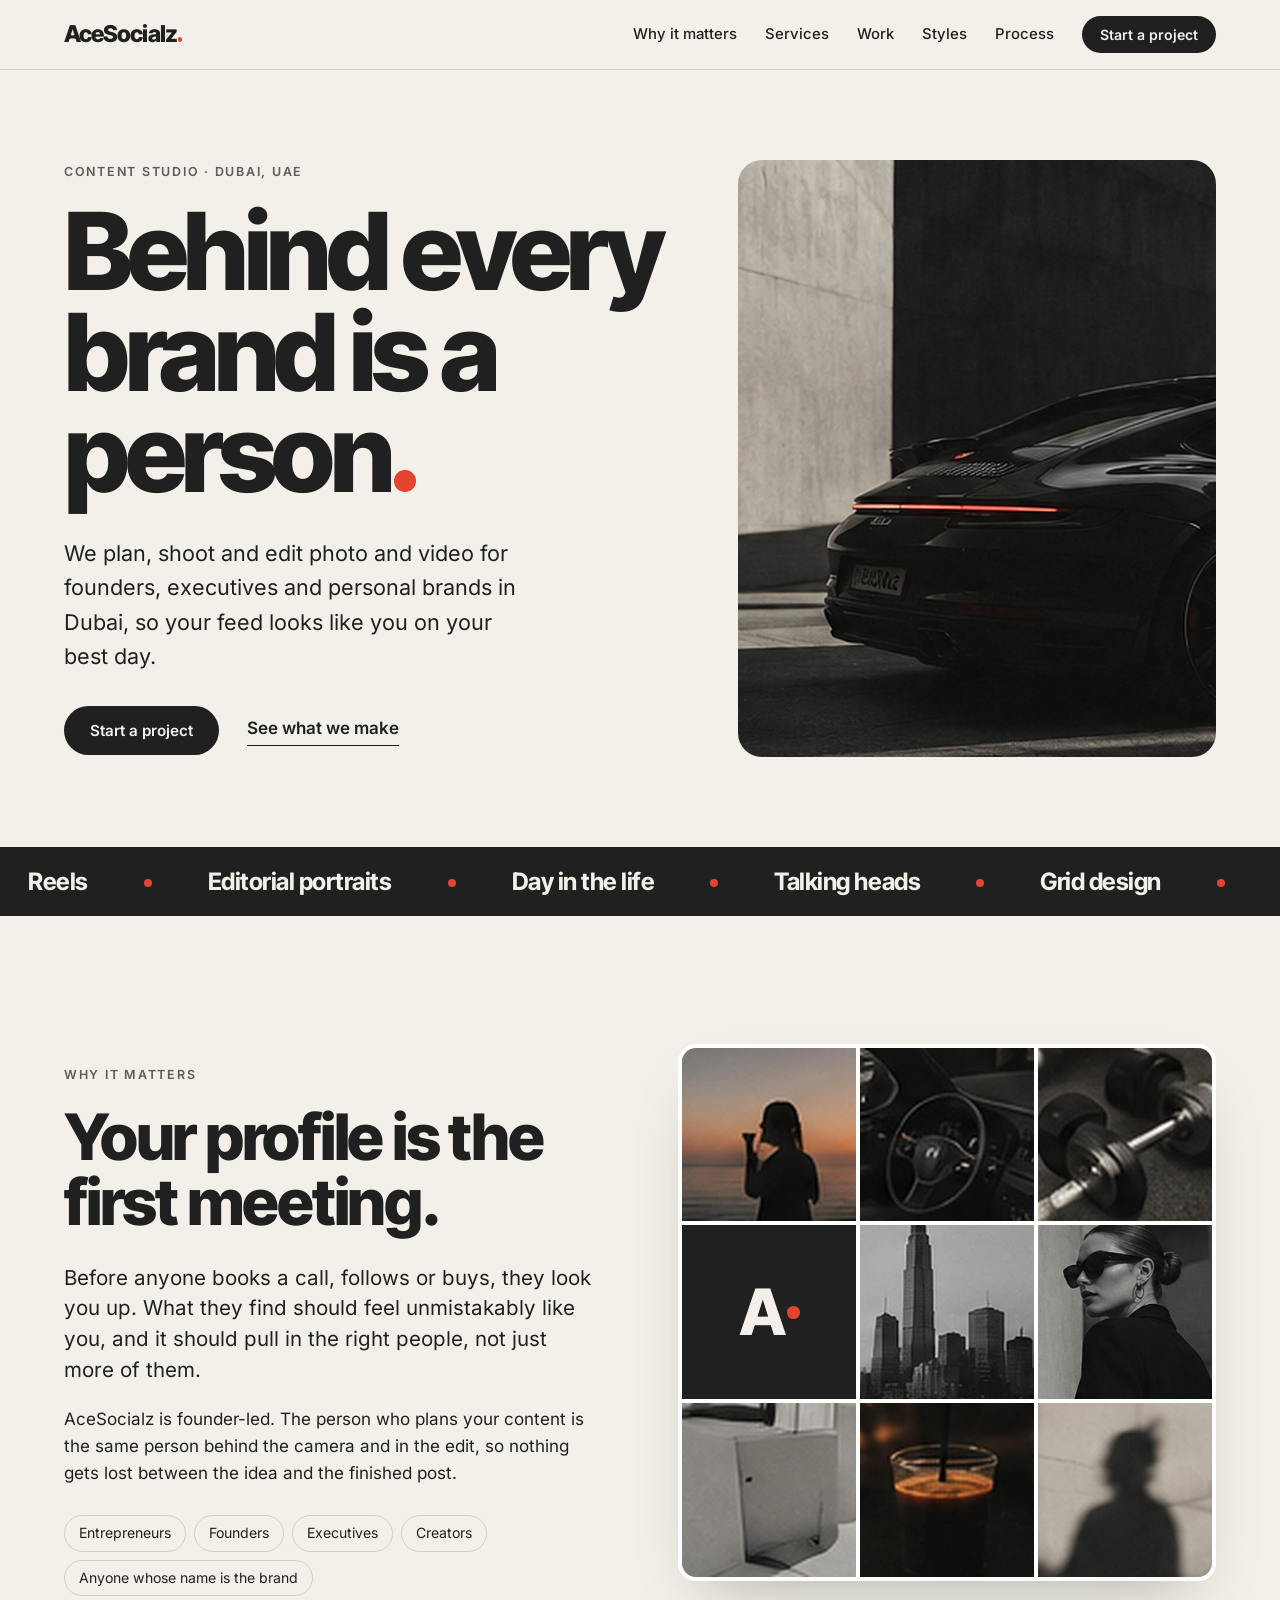
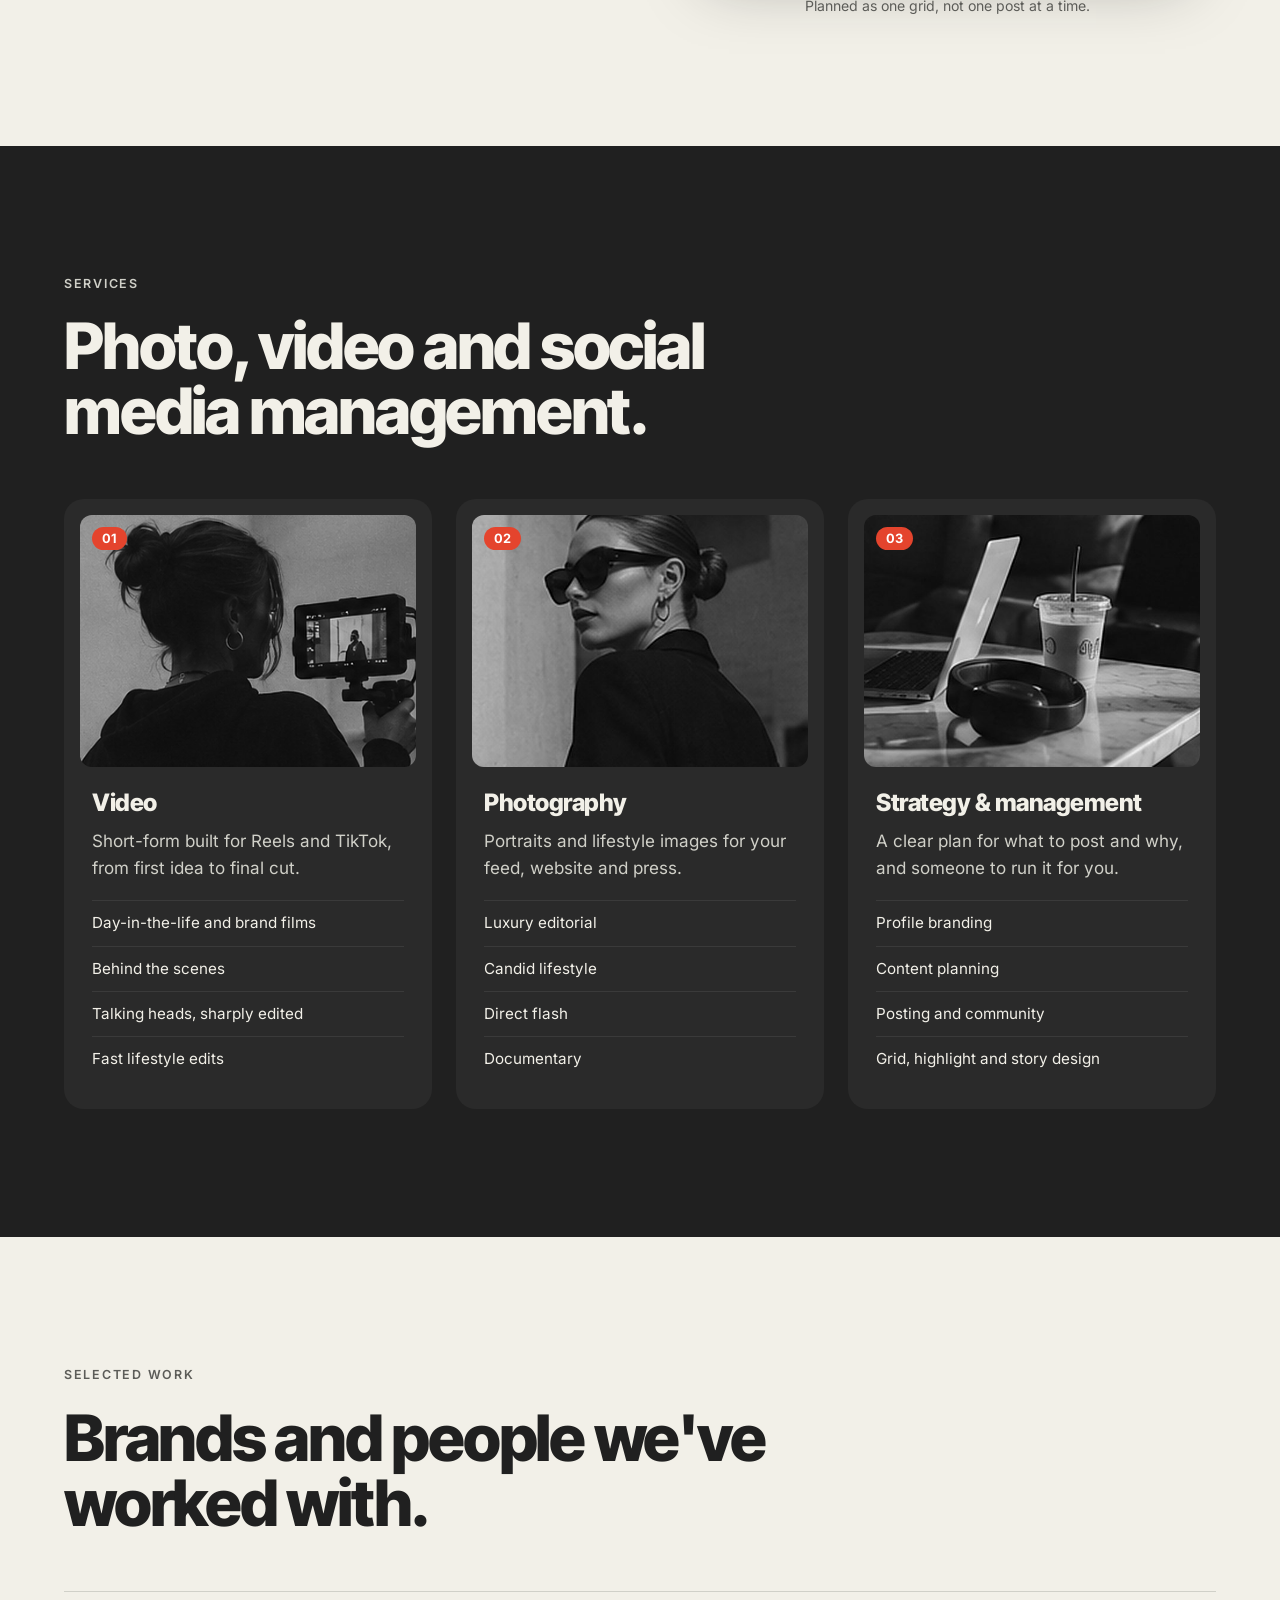
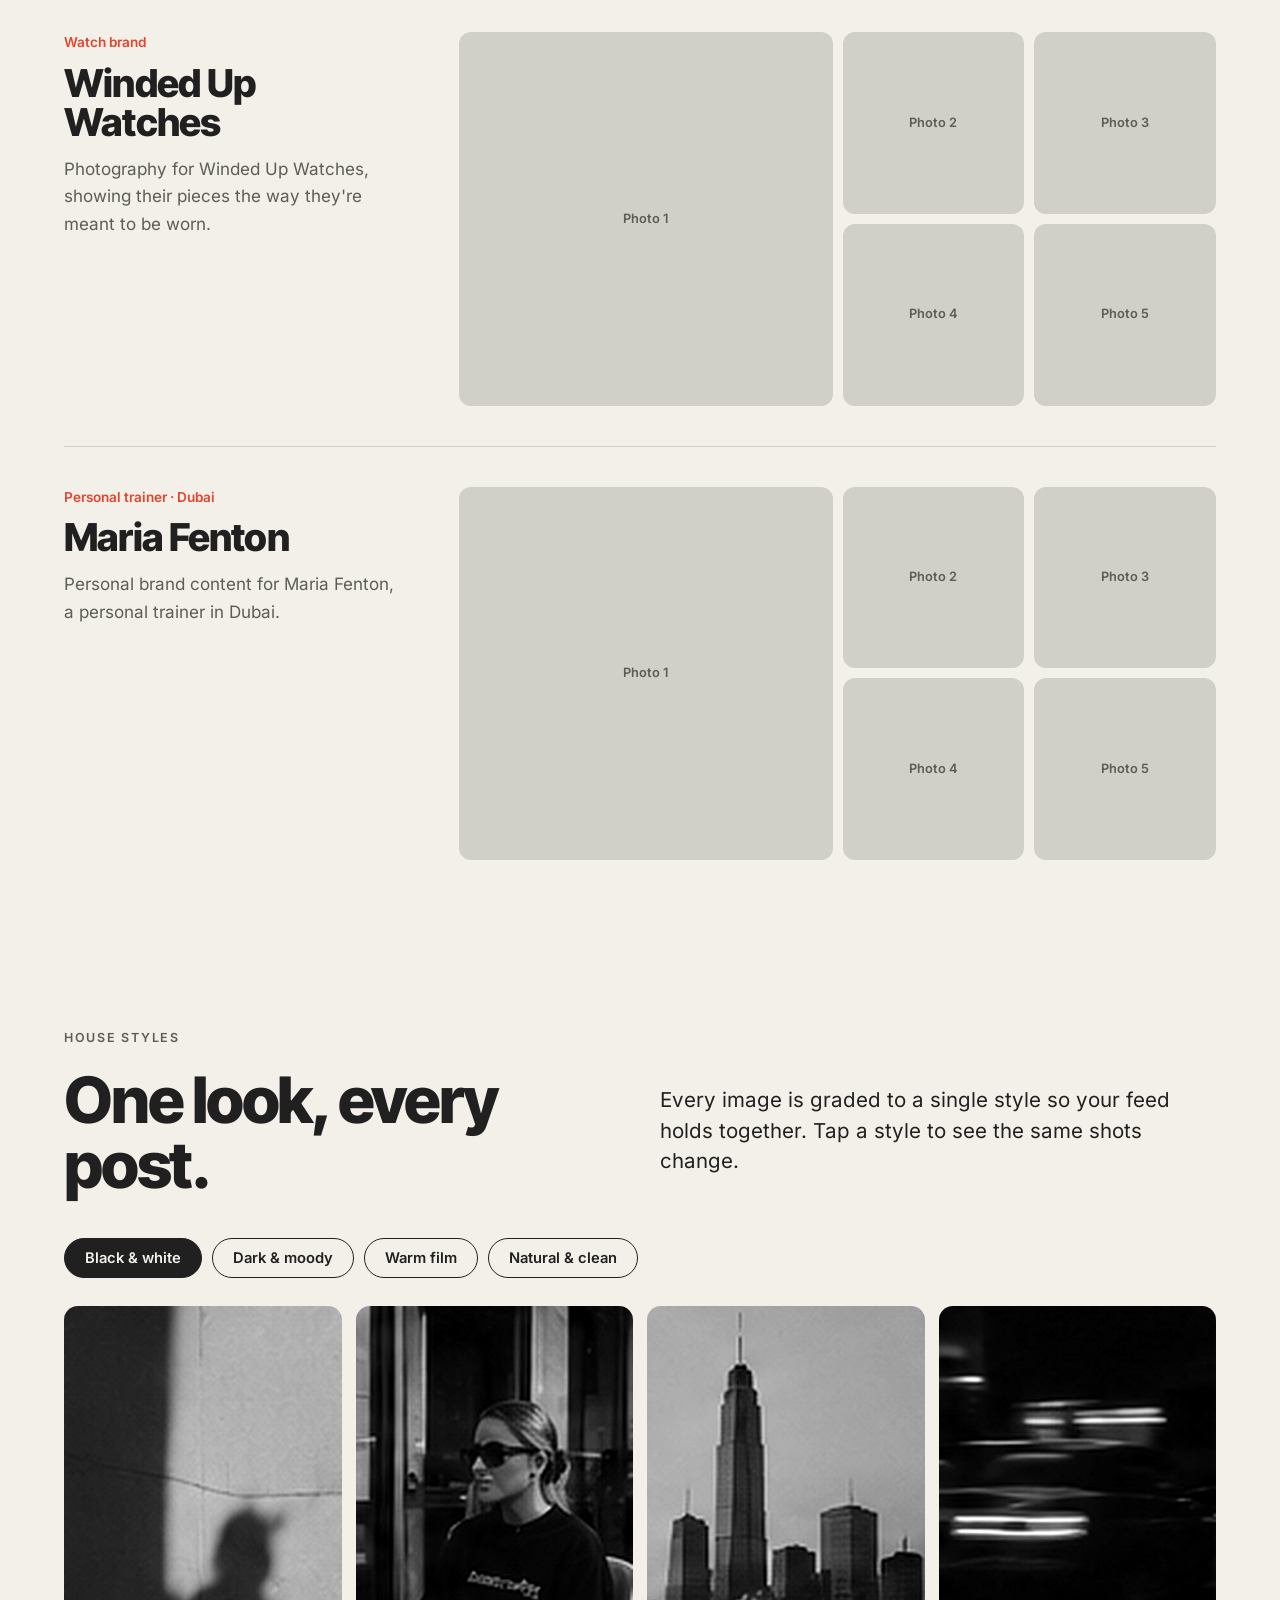
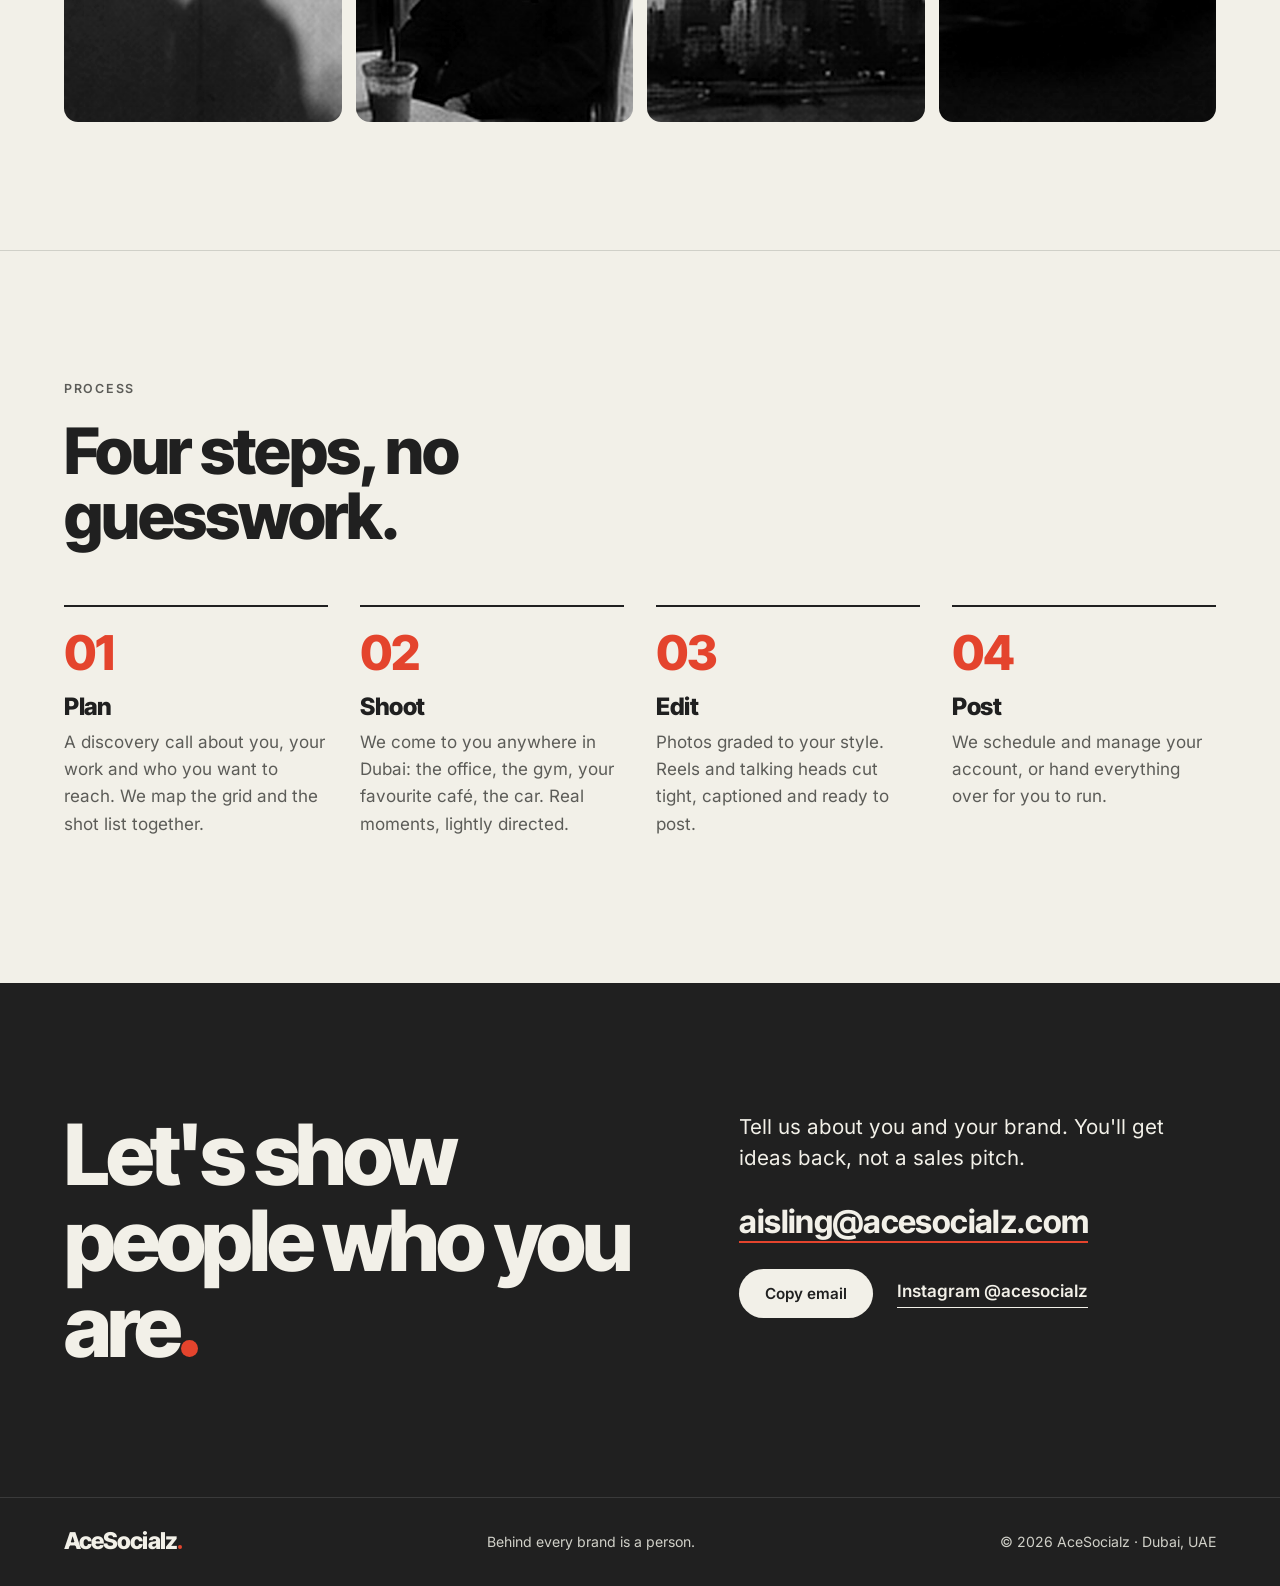
==== index.html @ e9a53480 "Add Selected work section for Winded Up Watches and Maria Fenton Five photo slots per client; photos" ====
<!DOCTYPE html>
<html lang="en-AE">
<head>
  <meta charset="utf-8">
  <meta name="viewport" content="width=device-width, initial-scale=1">
  <title>AceSocialz | Personal Brand Content &amp; Social Media Studio in Dubai</title>
  <meta name="description" content="AceSocialz is a Dubai content studio for founders, executives and personal brands. Instagram strategy, Reels, photography and account management across the UAE.">
  <link rel="canonical" href="https://acesocialz.com/">
  <meta name="robots" content="index, follow, max-image-preview:large">
  <meta name="theme-color" content="#202020">
  <meta name="geo.region" content="AE-DU">
  <meta name="geo.placename" content="Dubai">
  <meta property="og:type" content="website">
  <meta property="og:site_name" content="AceSocialz">
  <meta property="og:locale" content="en_AE">
  <meta property="og:url" content="https://acesocialz.com/">
  <meta property="og:title" content="AceSocialz | Personal Brand Content Studio in Dubai">
  <meta property="og:description" content="Behind every brand is a person. Photo, video and Instagram strategy for founders and personal brands in Dubai and the UAE.">
  <meta property="og:image" content="https://acesocialz.com/assets/img/hero-car.jpg">
  <meta name="twitter:card" content="summary_large_image">
  <link rel="icon" href="assets/favicon.svg" type="image/svg+xml">
  <script type="application/ld+json">
  {
    "@context": "https://schema.org",
    "@graph": [
      {
        "@type": "ProfessionalService",
        "@id": "https://acesocialz.com/#business",
        "name": "AceSocialz",
        "url": "https://acesocialz.com/",
        "logo": "https://acesocialz.com/assets/favicon.svg",
        "image": "https://acesocialz.com/assets/img/hero-car.jpg",
        "slogan": "Behind every brand is a person.",
        "description": "Content studio for founders, executives and personal brands: Instagram strategy, short-form video, photography and social media management.",
        "email": "aisling@acesocialz.com",
        "founder": { "@type": "Person", "name": "Aisling Harty" },
        "address": { "@type": "PostalAddress", "addressLocality": "Dubai", "addressCountry": "AE" },
        "areaServed": [
          { "@type": "City", "name": "Dubai" },
          { "@type": "Country", "name": "United Arab Emirates" }
        ],
        "sameAs": ["https://www.instagram.com/acesocialz/"],
        "hasOfferCatalog": {
          "@type": "OfferCatalog",
          "name": "Services",
          "itemListElement": [
            { "@type": "Offer", "itemOffered": { "@type": "Service", "name": "Short-form video and Reels production", "areaServed": "Dubai" } },
            { "@type": "Offer", "itemOffered": { "@type": "Service", "name": "Personal brand and lifestyle photography", "areaServed": "Dubai" } },
            { "@type": "Offer", "itemOffered": { "@type": "Service", "name": "Social media strategy and Instagram management", "areaServed": "Dubai" } }
          ]
        }
      },
      {
        "@type": "WebSite",
        "@id": "https://acesocialz.com/#website",
        "url": "https://acesocialz.com/",
        "name": "AceSocialz",
        "inLanguage": "en-AE",
        "publisher": { "@id": "https://acesocialz.com/#business" }
      }
    ]
  }
  </script>
  <link rel="preload" href="assets/fonts/inter-tight-latin-wght-normal.woff2" as="font" type="font/woff2" crossorigin>
  <link rel="stylesheet" href="styles.css">
</head>
<body>
  <a class="skip" href="#main">Skip to content</a>

  <header class="top">
    <a class="mark" href="#home" aria-label="AceSocialz, back to top">AceSocialz<i class="dot" aria-hidden="true"></i></a>
    <button class="nav-btn" type="button" aria-expanded="false" aria-controls="nav">Menu</button>
    <nav id="nav" aria-label="Main">
      <a href="#why">Why it matters</a>
      <a href="#work">Services</a>
      <a href="#clients">Work</a>
      <a href="#styles">Styles</a>
      <a href="#steps">Process</a>
      <a class="btn btn--sm" href="#contact">Start a project</a>
    </nav>
  </header>

  <main id="main">
    <section class="hero" id="home">
      <div class="hero__copy">
        <p class="eyebrow">Content studio · Dubai, UAE</p>
        <h1>Behind every brand is a <span class="nw">person<i class="dot" aria-hidden="true"></i></span></h1>
        <p class="hero__lede">We plan, shoot and edit photo and video for founders, executives and personal brands in Dubai, so your feed looks like you on your best day.</p>
        <div class="hero__cta">
          <a class="btn" href="#contact">Start a project</a>
          <a class="link" href="#work">See what we make</a>
        </div>
      </div>
      <figure class="hero__img">
        <img src="assets/img/hero-car.jpg" alt="The rear of a black sports car beside a concrete wall, one tail light glowing red" width="835" height="1271" fetchpriority="high">
      </figure>
    </section>

    <div class="ticker" aria-hidden="true">
      <div class="ticker__track">
        <span>Reels</span><span>Editorial portraits</span><span>Day in the life</span><span>Talking heads</span><span>Grid design</span><span>Account management</span>
        <span>Reels</span><span>Editorial portraits</span><span>Day in the life</span><span>Talking heads</span><span>Grid design</span><span>Account management</span>
      </div>
    </div>

    <section class="why" id="why">
      <div class="why__text">
        <p class="eyebrow">Why it matters</p>
        <h2>Your profile is the first meeting.</h2>
        <p class="big">Before anyone books a call, follows or buys, they look you up. What they find should feel unmistakably like you, and it should pull in the right people, not just more of them.</p>
        <p>AceSocialz is founder-led. The person who plans your content is the same person behind the camera and in the edit, so nothing gets lost between the idea and the finished post.</p>
        <ul class="for">
          <li>Entrepreneurs</li><li>Founders</li><li>Executives</li><li>Creators</li><li>Anyone whose name is the brand</li>
        </ul>
      </div>
      <figure class="why__grid">
        <div class="grid" role="img" aria-label="A planned nine-tile Instagram grid mixing a sunset, a car interior, gym weights, the AceSocialz logo, a skyline, a portrait, a white wall, an iced coffee and a shadow on concrete">
          <img src="assets/img/feed-sunset.jpg" alt="">
          <img src="assets/img/feed-drive.jpg" alt="">
          <img src="assets/img/feed-gym.jpg" alt="">
          <span class="grid__logo">A<i class="dot"></i></span>
          <img src="assets/img/style-skyline.jpg" alt="">
          <img src="assets/img/portrait.jpg" alt="">
          <img src="assets/img/feed-wall.jpg" alt="">
          <img src="assets/img/feed-coffee.jpg" alt="">
          <img src="assets/img/feed-shadow.jpg" alt="">
        </div>
        <figcaption>Planned as one grid, not one post at a time.</figcaption>
      </figure>
    </section>

    <section class="work" id="work">
      <div class="work__head">
        <p class="eyebrow">Services</p>
        <h2>Photo, video and social media management.</h2>
      </div>
      <div class="cards">
        <article class="card">
          <img src="assets/img/on-set.jpg" alt="A videographer framing a shot on a handheld gimbal">
          <span class="card__num">01</span>
          <h3>Video</h3>
          <p>Short-form built for Reels and TikTok, from first idea to final cut.</p>
          <ul><li>Day-in-the-life and brand films</li><li>Behind the scenes</li><li>Talking heads, sharply edited</li><li>Fast lifestyle edits</li></ul>
        </article>
        <article class="card">
          <img src="assets/img/portrait.jpg" alt="Black and white portrait of a woman in sunglasses">
          <span class="card__num">02</span>
          <h3>Photography</h3>
          <p>Portraits and lifestyle images for your feed, website and press.</p>
          <ul><li>Luxury editorial</li><li>Candid lifestyle</li><li>Direct flash</li><li>Documentary</li></ul>
        </article>
        <article class="card">
          <img src="assets/img/desk.jpg" alt="A laptop, headphones and an iced coffee on a marble table">
          <span class="card__num">03</span>
          <h3>Strategy &amp; management</h3>
          <p>A clear plan for what to post and why, and someone to run it for you.</p>
          <ul><li>Profile branding</li><li>Content planning</li><li>Posting and community</li><li>Grid, highlight and story design</li></ul>
        </article>
      </div>
    </section>

    <section class="clients" id="clients">
      <div class="clients__head">
        <p class="eyebrow">Selected work</p>
        <h2>Brands and people we've worked with.</h2>
      </div>

      <article class="case">
        <div class="case__info">
          <p class="case__tag">Watch brand</p>
          <h3>Winded Up Watches</h3>
          <p>Photography for Winded Up Watches, showing their pieces the way they're meant to be worn.</p>
        </div>
        <div class="case__gallery">
          <div class="ph ph--lead" data-src="assets/work/winded-up-watches/01.jpg" data-alt="Winded Up Watches, photo 1"><span>Photo 1</span></div>
          <div class="ph" data-src="assets/work/winded-up-watches/02.jpg" data-alt="Winded Up Watches, photo 2"><span>Photo 2</span></div>
          <div class="ph" data-src="assets/work/winded-up-watches/03.jpg" data-alt="Winded Up Watches, photo 3"><span>Photo 3</span></div>
          <div class="ph" data-src="assets/work/winded-up-watches/04.jpg" data-alt="Winded Up Watches, photo 4"><span>Photo 4</span></div>
          <div class="ph" data-src="assets/work/winded-up-watches/05.jpg" data-alt="Winded Up Watches, photo 5"><span>Photo 5</span></div>
        </div>
      </article>

      <article class="case">
        <div class="case__info">
          <p class="case__tag">Personal trainer · Dubai</p>
          <h3>Maria Fenton</h3>
          <p>Personal brand content for Maria Fenton, a personal trainer in Dubai.</p>
        </div>
        <div class="case__gallery">
          <div class="ph ph--lead" data-src="assets/work/maria-fenton/01.jpg" data-alt="Maria Fenton, photo 1"><span>Photo 1</span></div>
          <div class="ph" data-src="assets/work/maria-fenton/02.jpg" data-alt="Maria Fenton, photo 2"><span>Photo 2</span></div>
          <div class="ph" data-src="assets/work/maria-fenton/03.jpg" data-alt="Maria Fenton, photo 3"><span>Photo 3</span></div>
          <div class="ph" data-src="assets/work/maria-fenton/04.jpg" data-alt="Maria Fenton, photo 4"><span>Photo 4</span></div>
          <div class="ph" data-src="assets/work/maria-fenton/05.jpg" data-alt="Maria Fenton, photo 5"><span>Photo 5</span></div>
        </div>
      </article>
    </section>

    <section class="styles" id="styles">
      <div class="styles__head">
        <div>
          <p class="eyebrow">House styles</p>
          <h2>One look, every post.</h2>
        </div>
        <p class="big">Every image is graded to a single style so your feed holds together. Tap a style to see the same shots change.</p>
      </div>
      <div class="tabs" role="radiogroup" aria-label="Editing style">
        <button type="button" role="radio" aria-checked="true" data-style="mono">Black &amp; white</button>
        <button type="button" role="radio" aria-checked="false" data-style="moody">Dark &amp; moody</button>
        <button type="button" role="radio" aria-checked="false" data-style="film">Warm film</button>
        <button type="button" role="radio" aria-checked="false" data-style="clean">Natural &amp; clean</button>
      </div>
      <div class="gallery" data-style="mono">
        <img src="assets/img/style-shadow.jpg" alt="A person's shadow on a sunlit wall">
        <img src="assets/img/style-cafe.jpg" alt="A woman in sunglasses at a café table">
        <img src="assets/img/style-skyline.jpg" alt="A city skyline under a soft sky">
        <img src="assets/img/style-night.jpg" alt="Car tail lights streaking past at night">
      </div>
    </section>

    <section class="steps" id="steps">
      <p class="eyebrow">Process</p>
      <h2>Four steps, no guesswork.</h2>
      <ol>
        <li><h3>Plan</h3><p>A discovery call about you, your work and who you want to reach. We map the grid and the shot list together.</p></li>
        <li><h3>Shoot</h3><p>We come to you anywhere in Dubai: the office, the gym, your favourite café, the car. Real moments, lightly directed.</p></li>
        <li><h3>Edit</h3><p>Photos graded to your style. Reels and talking heads cut tight, captioned and ready to post.</p></li>
        <li><h3>Post</h3><p>We schedule and manage your account, or hand everything over for you to run.</p></li>
      </ol>
    </section>

    <section class="contact" id="contact">
      <h2>Let's show people who you <span class="nw">are<i class="dot" aria-hidden="true"></i></span></h2>
      <div class="contact__side">
        <p class="big">Tell us about you and your brand. You'll get ideas back, not a sales pitch.</p>
        <p class="contact__mail"><a href="mailto:aisling@acesocialz.com">aisling@acesocialz.com</a></p>
        <div class="contact__actions">
          <button class="btn btn--light" type="button" data-copy="aisling@acesocialz.com">Copy email</button>
          <a class="link link--light" href="https://www.instagram.com/acesocialz/" rel="noopener">Instagram @acesocialz</a>
        </div>
        <p class="status" role="status" aria-live="polite"></p>
      </div>
    </section>
  </main>

  <footer class="foot">
    <a class="mark" href="#home" aria-label="Back to top">AceSocialz<i class="dot" aria-hidden="true"></i></a>
    <p>Behind every brand is a person.</p>
    <p>© <span data-year>2026</span> AceSocialz · Dubai, UAE</p>
  </footer>

  <script src="script.js" defer></script>
</body>
</html>
---- styles.css ----
/* AceSocialz brand tokens */
:root {
  --charcoal: #202020;
  --offwhite: #F2F0E8;
  --stone: #D0D0C8;
  --scarlet: #E4442D;
  --muted: #5c5c58;
  --pad: clamp(20px, 5vw, 72px);
  --max: 1320px;
  --head: "Inter Tight", "Helvetica Neue", Helvetica, Arial, sans-serif;
  --body: "Inter", "Helvetica Neue", Helvetica, Arial, sans-serif;
}

@font-face { font-family: "Inter Tight"; src: url("assets/fonts/inter-tight-latin-wght-normal.woff2") format("woff2"); font-weight: 100 900; font-display: swap; }
@font-face { font-family: "Inter"; src: url("assets/fonts/inter-latin-wght-normal.woff2") format("woff2"); font-weight: 100 900; font-display: swap; }

*, *::before, *::after { box-sizing: border-box; }
html { scroll-behavior: smooth; scroll-padding-top: 80px; }
body { margin: 0; background: var(--offwhite); color: var(--charcoal); font: 400 17px/1.6 var(--body); -webkit-font-smoothing: antialiased; }
img { display: block; max-width: 100%; height: auto; }
a { color: inherit; }
h1, h2, h3 { font-family: var(--head); font-weight: 800; letter-spacing: -0.035em; line-height: 1.02; margin: 0; }
h2 { font-size: clamp(2.2rem, 5vw, 4rem); max-width: 16ch; }
h3 { font-size: 1.5rem; letter-spacing: -0.02em; }
p { margin: 0 0 1em; }
:focus-visible { outline: 2px solid var(--scarlet); outline-offset: 3px; }

.dot { display: inline-block; width: 0.2em; height: 0.2em; margin-left: 0.04em; border-radius: 50%; background: var(--scarlet); vertical-align: baseline; }
.eyebrow { font-size: 0.78rem; font-weight: 600; letter-spacing: 0.14em; text-transform: uppercase; color: var(--muted); margin-bottom: 1.2rem; }
.big { font-size: clamp(1.1rem, 1.6vw, 1.3rem); line-height: 1.5; }

.skip { position: absolute; left: -999px; top: 8px; background: var(--charcoal); color: var(--offwhite); padding: 8px 14px; z-index: 100; }
.skip:focus { left: 8px; }

/* Buttons and links */
.btn { display: inline-flex; align-items: center; padding: 15px 26px; border-radius: 999px; background: var(--charcoal); color: var(--offwhite); border: 0; font: 600 0.95rem var(--body); text-decoration: none; cursor: pointer; transition: background .2s; }
.btn:hover { background: var(--scarlet); }
.btn--sm { padding: 10px 18px; font-size: 0.88rem; }
.btn--light { background: var(--offwhite); color: var(--charcoal); }
.btn--light:hover { background: var(--scarlet); color: var(--offwhite); }
.link { font-weight: 600; text-decoration: none; border-bottom: 1.5px solid currentColor; padding-bottom: 2px; }
.link:hover { color: var(--scarlet); }
.link--light { color: var(--offwhite); }

/* Header */
.top { position: sticky; top: 0; z-index: 50; display: flex; align-items: center; justify-content: space-between; gap: 24px; padding: 16px var(--pad); background: rgba(242, 240, 232, .92); backdrop-filter: blur(10px); border-bottom: 1px solid var(--stone); }
.mark { font: 800 1.45rem/1 var(--head); letter-spacing: -0.04em; text-decoration: none; }
#nav { display: flex; align-items: center; gap: 28px; font-size: 0.93rem; font-weight: 500; }
#nav a:not(.btn) { text-decoration: none; }
#nav a:not(.btn):hover { color: var(--scarlet); }
.nav-btn { display: none; background: none; border: 1.5px solid var(--charcoal); border-radius: 999px; padding: 8px 16px; font: 600 0.88rem var(--body); color: inherit; cursor: pointer; }

/* Hero */
.hero { max-width: var(--max); margin: 0 auto; padding: clamp(40px, 7vw, 96px) var(--pad); display: grid; grid-template-columns: 1.25fr 1fr; gap: clamp(32px, 6vw, 88px); align-items: center; }
.hero h1 { font-size: clamp(3rem, 8.4vw, 7.4rem); letter-spacing: -0.05em; line-height: 0.94; margin-bottom: 32px; }
.hero__lede { font-size: clamp(1.1rem, 1.7vw, 1.35rem); max-width: 34ch; }
.hero__cta { display: flex; flex-wrap: wrap; align-items: center; gap: 28px; margin-top: 32px; }
.hero__img { margin: 0; aspect-ratio: 4 / 5; overflow: hidden; border-radius: 24px; }
.hero__img img { width: 100%; height: 100%; object-fit: cover; }

/* Ticker */
.ticker { background: var(--charcoal); color: var(--offwhite); overflow: hidden; padding: 20px 0; }
.ticker__track { display: flex; width: max-content; animation: slide 36s linear infinite; }
.ticker span { font: 700 clamp(1.1rem, 2vw, 1.5rem) var(--head); letter-spacing: -0.02em; padding: 0 28px; white-space: nowrap; }
.ticker span::after { content: ""; display: inline-block; width: 8px; height: 8px; border-radius: 50%; background: var(--scarlet); margin-left: 56px; vertical-align: middle; }
@keyframes slide { to { transform: translateX(-50%); } }

/* Why */
.why { max-width: var(--max); margin: 0 auto; padding: clamp(72px, 10vw, 140px) var(--pad); display: grid; grid-template-columns: 1fr 1fr; gap: clamp(40px, 6vw, 96px); align-items: center; }
.why h2 { margin-bottom: 28px; }
.why .big { margin-bottom: 20px; }
.for { list-style: none; padding: 0; margin: 28px 0 0; display: flex; flex-wrap: wrap; gap: 8px; }
.for li { border: 1px solid var(--stone); border-radius: 999px; padding: 6px 14px; font-size: 0.88rem; }
.why__grid { margin: 0; }
.grid { display: grid; grid-template-columns: repeat(3, 1fr); gap: 4px; background: #fff; padding: 4px; border-radius: 18px; box-shadow: 0 30px 60px -30px rgba(32, 32, 32, .35); }
.grid img, .grid__logo { aspect-ratio: 1; width: 100%; object-fit: cover; }
.grid img:first-child { border-top-left-radius: 14px; }
.grid img:nth-child(3) { border-top-right-radius: 14px; }
.grid img:nth-child(7) { border-bottom-left-radius: 14px; }
.grid img:last-child { border-bottom-right-radius: 14px; }
.grid__logo { display: flex; align-items: center; justify-content: center; background: var(--charcoal); color: var(--offwhite); font: 800 clamp(2.4rem, 5vw, 4rem)/1 var(--head); letter-spacing: -0.04em; }
.why__grid figcaption { margin-top: 14px; font-size: 0.88rem; color: var(--muted); text-align: center; }

/* Services */
.work { background: var(--charcoal); color: var(--offwhite); padding: clamp(72px, 10vw, 140px) var(--pad); }
.work__head, .cards { max-width: var(--max); margin: 0 auto; }
.work .eyebrow { color: var(--stone); }
.work__head h2 { margin-bottom: 56px; }
.cards { display: grid; grid-template-columns: repeat(3, 1fr); gap: 24px; }
.card { position: relative; background: #2a2a2a; border-radius: 20px; padding: 16px 16px 28px; }
.card img { aspect-ratio: 4 / 3; width: 100%; object-fit: cover; border-radius: 12px; filter: grayscale(1); transition: filter .4s; margin-bottom: 24px; }
.card:hover img { filter: none; }
.card__num { position: absolute; top: 28px; left: 28px; background: var(--scarlet); color: #fff; font: 700 0.8rem var(--body); padding: 4px 10px; border-radius: 999px; }
.card h3, .card p, .card ul { padding: 0 12px; }
.card h3 { margin-bottom: 12px; }
.card p { color: var(--stone); }
.card ul { list-style: none; margin: 18px 0 0; }
.card li { padding: 10px 0; border-top: 1px solid #3a3a3a; font-size: 0.95rem; }

/* Styles */
.styles { max-width: var(--max); margin: 0 auto; padding: clamp(72px, 10vw, 140px) var(--pad); }
.styles__head { display: grid; grid-template-columns: 1fr 1fr; gap: 40px; align-items: end; margin-bottom: 40px; }
.tabs { display: flex; flex-wrap: wrap; gap: 10px; margin-bottom: 28px; }
.tabs button { background: none; border: 1.5px solid var(--charcoal); border-radius: 999px; padding: 10px 20px; font: 600 0.92rem var(--body); color: var(--charcoal); cursor: pointer; transition: all .2s; }
.tabs button[aria-checked="true"] { background: var(--charcoal); color: var(--offwhite); }
.tabs button:hover { border-color: var(--scarlet); }
.gallery { display: grid; grid-template-columns: repeat(4, 1fr); gap: 14px; }
.gallery img { aspect-ratio: 2 / 3; width: 100%; object-fit: cover; border-radius: 14px; transition: filter .5s; }
.gallery[data-style="mono"] img { filter: grayscale(1) contrast(1.12); }
.gallery[data-style="moody"] img { filter: brightness(.72) contrast(1.25) saturate(.7); }
.gallery[data-style="film"] img { filter: sepia(.42) saturate(1.3) contrast(.95) brightness(1.04); }
.gallery[data-style="clean"] img { filter: brightness(1.08) saturate(.9) contrast(.96); }

/* Process */
.steps { border-top: 1px solid var(--stone); max-width: var(--max); margin: 0 auto; padding: clamp(72px, 10vw, 140px) var(--pad); }
.steps h2 { margin-bottom: 56px; }
.steps ol { list-style: none; padding: 0; margin: 0; display: grid; grid-template-columns: repeat(4, 1fr); gap: 32px; counter-reset: s; }
.steps li { counter-increment: s; border-top: 2px solid var(--charcoal); padding-top: 22px; }
.steps li::before { content: "0" counter(s); display: block; font: 800 3rem/1 var(--head); color: var(--scarlet); letter-spacing: -0.04em; margin-bottom: 18px; }
.steps h3 { margin-bottom: 10px; }
.steps p { color: var(--muted); }

/* Contact */
.contact { background: var(--charcoal); color: var(--offwhite); padding: clamp(72px, 10vw, 140px) var(--pad); display: grid; grid-template-columns: 1.3fr 1fr; gap: 56px; align-items: end; }
.contact h2 { font-size: clamp(2.6rem, 6.6vw, 5.8rem); letter-spacing: -0.05em; max-width: 12ch; }
.contact__mail { font: 700 clamp(1.4rem, 2.6vw, 2rem) var(--head); letter-spacing: -0.02em; margin: 28px 0; }
.contact__mail a { text-decoration: none; border-bottom: 2px solid var(--scarlet); }
.contact__actions { display: flex; flex-wrap: wrap; align-items: center; gap: 24px; }
.status { min-height: 1.6em; margin-top: 14px; color: var(--stone); font-size: 0.9rem; }

/* Footer */
.foot { background: var(--charcoal); color: var(--stone); border-top: 1px solid #3a3a3a; padding: 32px var(--pad); display: flex; flex-wrap: wrap; justify-content: space-between; align-items: center; gap: 16px; font-size: 0.88rem; }
.foot p { margin: 0; }
.foot .mark { color: var(--offwhite); }

/* Responsive */
@media (max-width: 960px) {
  .hero, .why, .styles__head, .contact { grid-template-columns: 1fr; }
  .hero__img { aspect-ratio: 4 / 3; }
  .cards { grid-template-columns: 1fr; max-width: 560px; }
  .steps ol { grid-template-columns: 1fr 1fr; }
  .gallery { grid-template-columns: 1fr 1fr; }
}
@media (max-width: 760px) {
  .nav-btn { display: block; }
  #nav { display: none; position: absolute; top: 100%; left: 0; right: 0; flex-direction: column; align-items: flex-start; gap: 18px; padding: 24px var(--pad) 32px; background: var(--offwhite); border-bottom: 1px solid var(--stone); }
  #nav.open { display: flex; }
  .steps ol { grid-template-columns: 1fr; }
}
@media (prefers-reduced-motion: reduce) {
  html { scroll-behavior: auto; }
  .ticker__track { animation: none; }
  * { transition: none !important; }
}
.nw { white-space: nowrap; }

/* Selected work */
.clients { max-width: var(--max); margin: 0 auto; padding: clamp(72px, 10vw, 140px) var(--pad) 0; }
.clients__head h2 { margin-bottom: 56px; }
.case { display: grid; grid-template-columns: minmax(0, 1fr) minmax(0, 2.2fr); gap: clamp(24px, 4vw, 56px); padding: 40px 0; border-top: 1px solid var(--stone); }
.case h3 { font-size: clamp(1.8rem, 3vw, 2.6rem); margin-bottom: 14px; }
.case__tag { font-size: 0.85rem; font-weight: 600; color: var(--scarlet); margin-bottom: 10px; }
.case__info p:last-child { color: var(--muted); max-width: 34ch; }
.case__gallery { display: grid; grid-template-columns: repeat(4, minmax(0, 1fr)); grid-auto-rows: minmax(0, 1fr); gap: 10px; }
.ph { position: relative; aspect-ratio: 1; border-radius: 12px; overflow: hidden; background: var(--stone); display: grid; place-items: center; }
.ph--lead { grid-column: span 2; grid-row: span 2; }
.ph span { font-size: 0.8rem; font-weight: 600; color: var(--muted); }
.ph img { position: absolute; inset: 0; width: 100%; height: 100%; object-fit: cover; }
@media (max-width: 960px) {
  .case { grid-template-columns: 1fr; }
}
@media (max-width: 520px) {
  .case__gallery { grid-template-columns: repeat(2, minmax(0, 1fr)); }
}
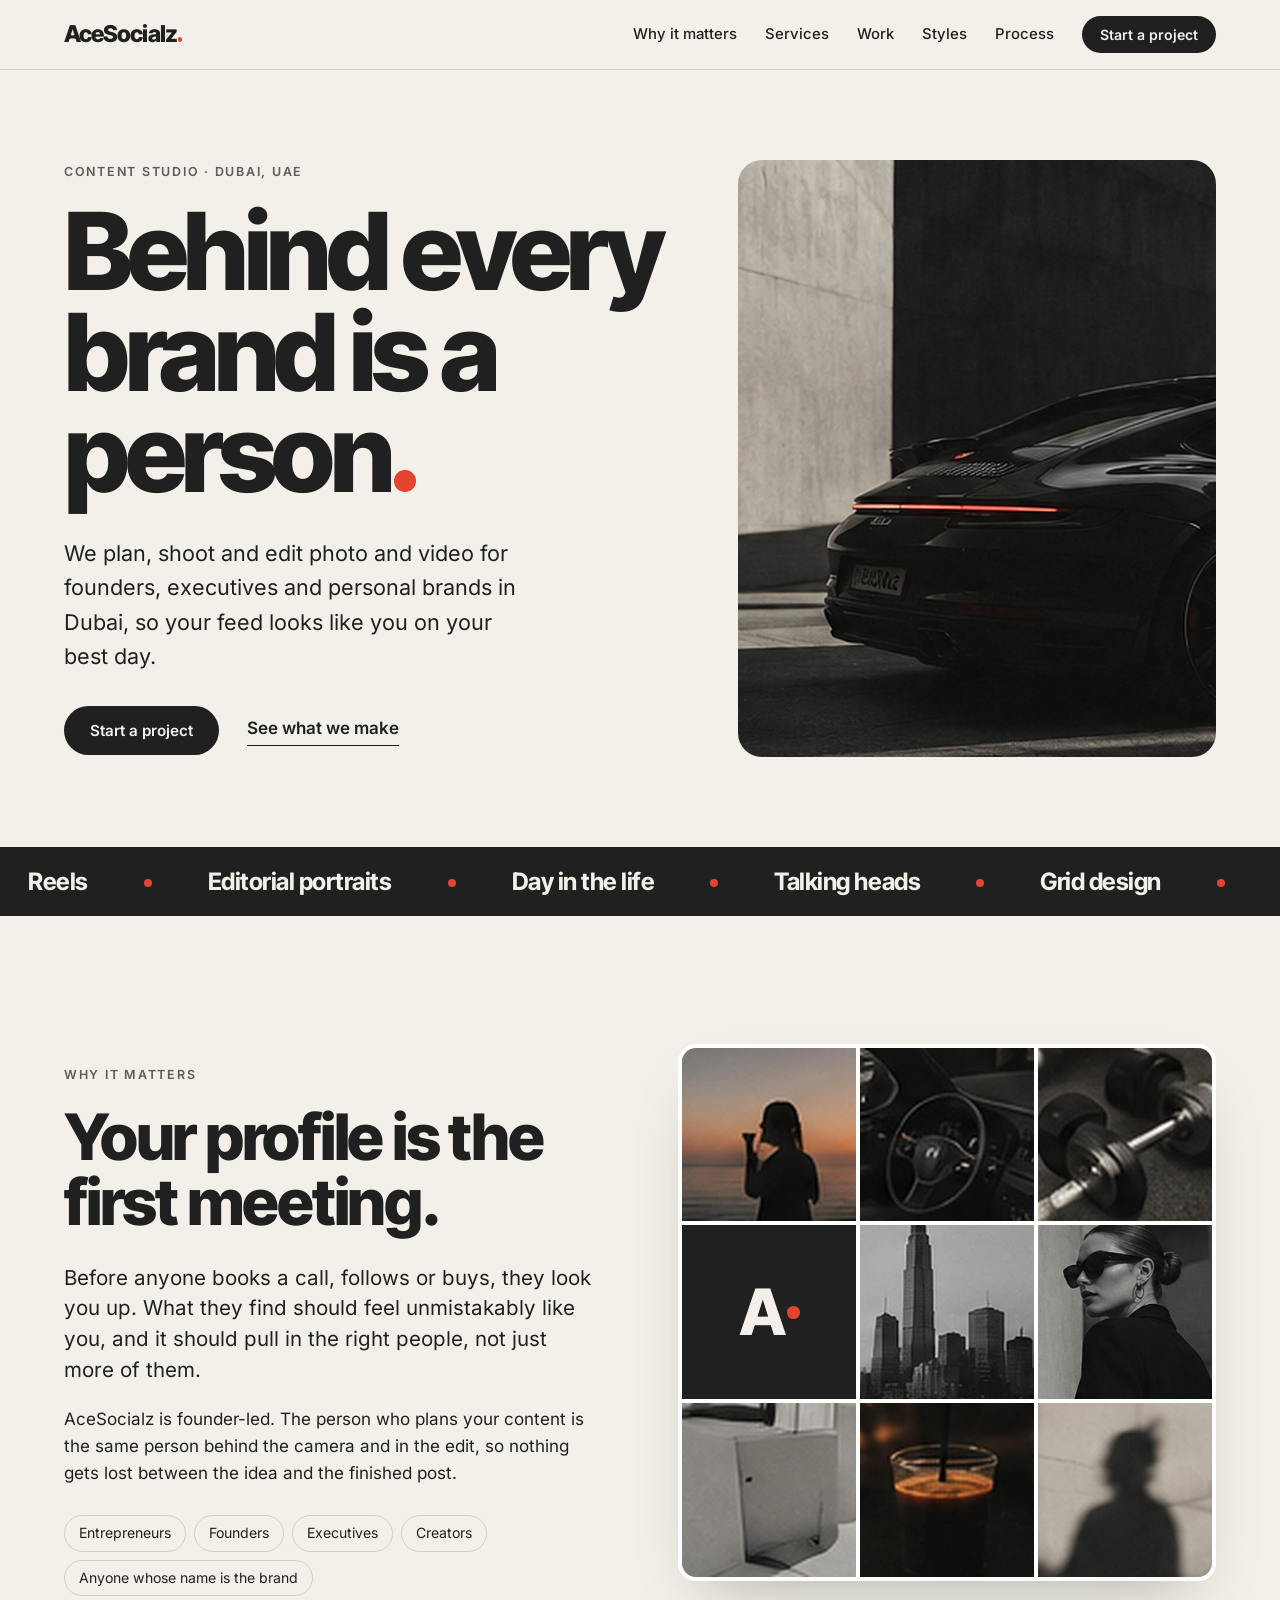
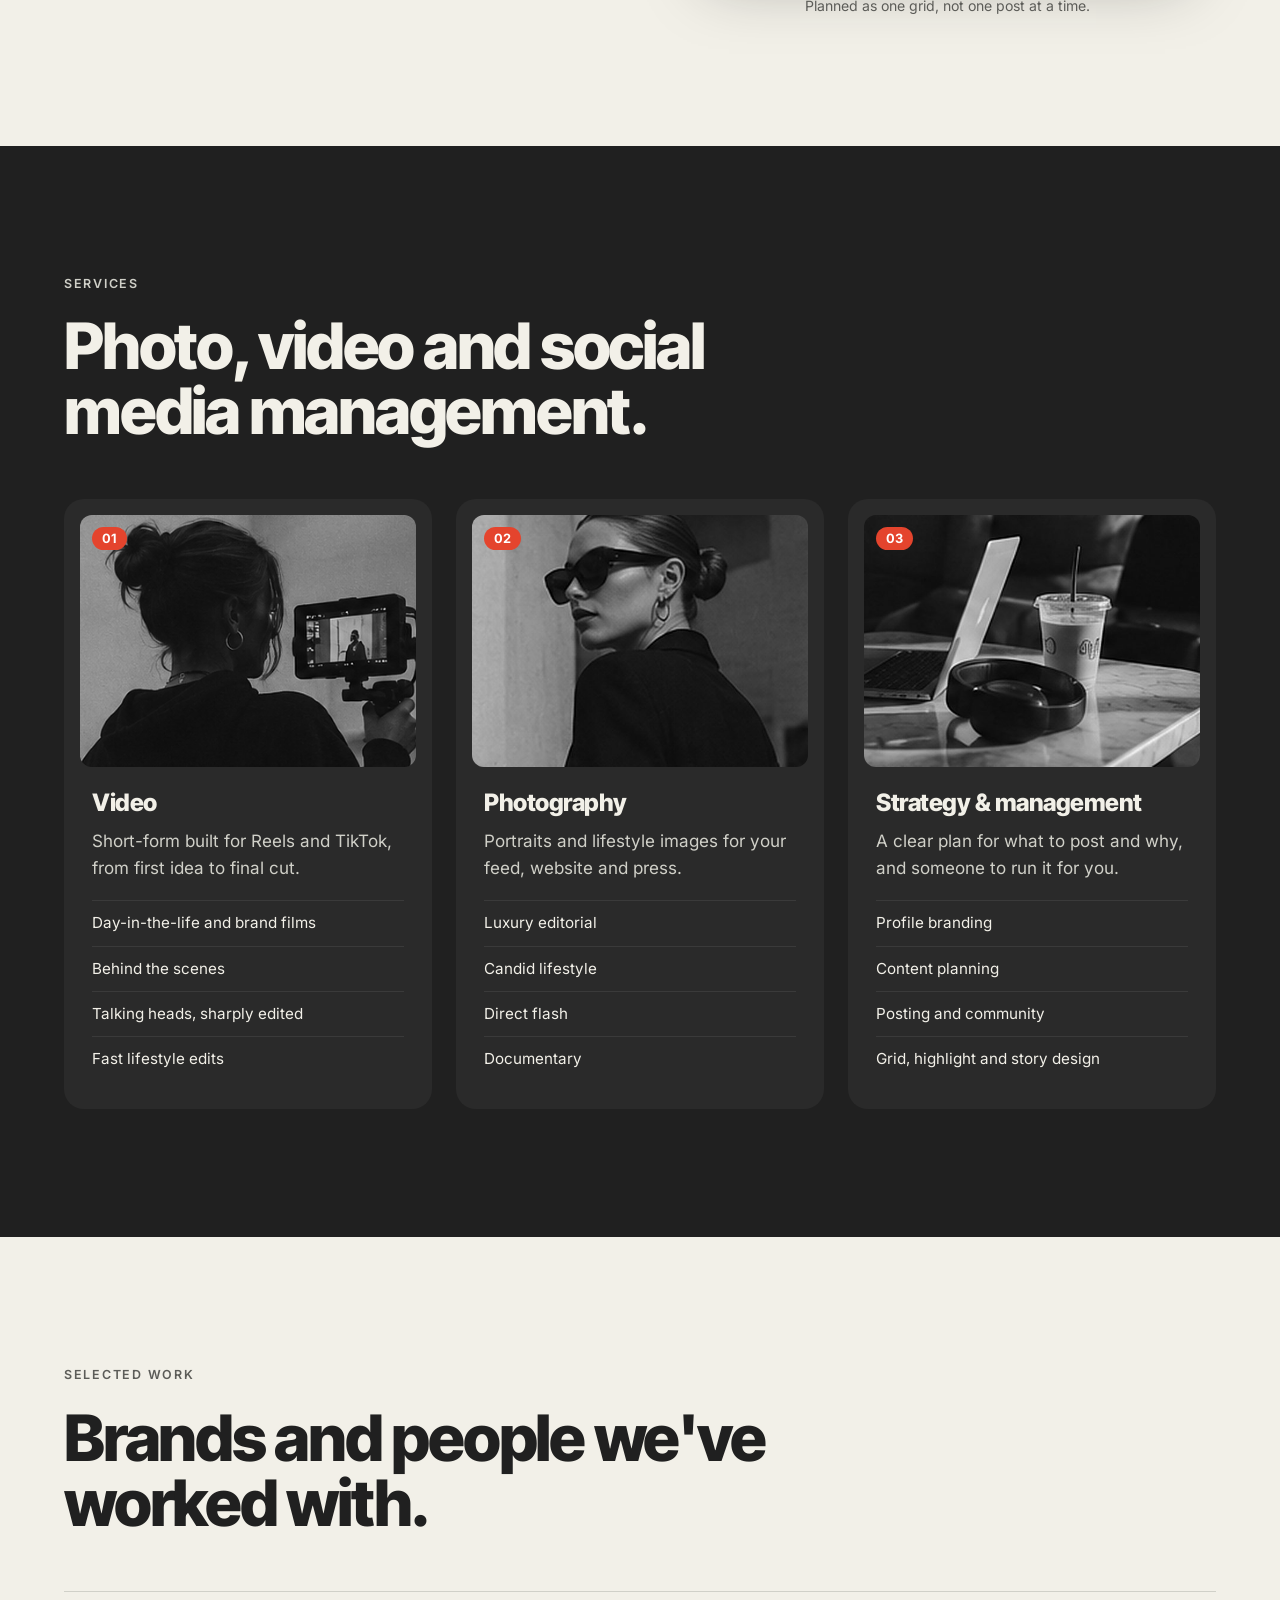
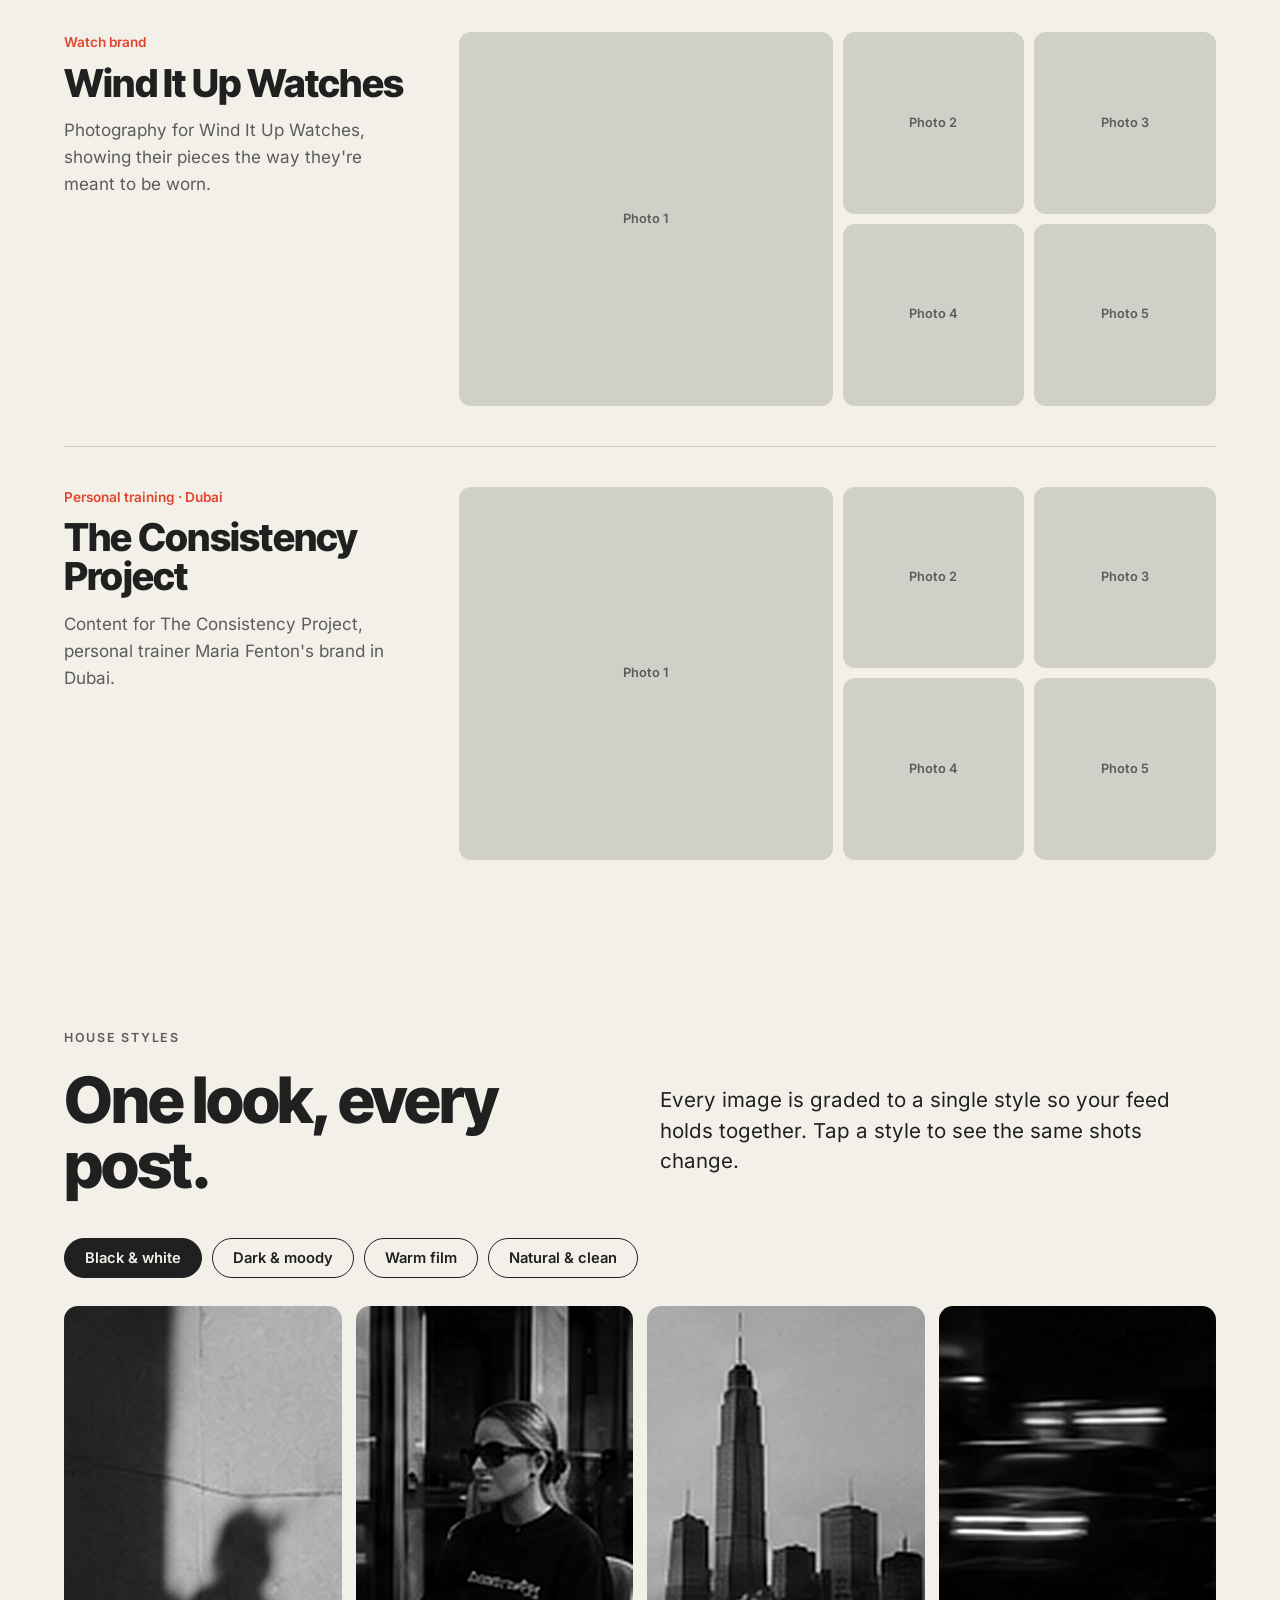
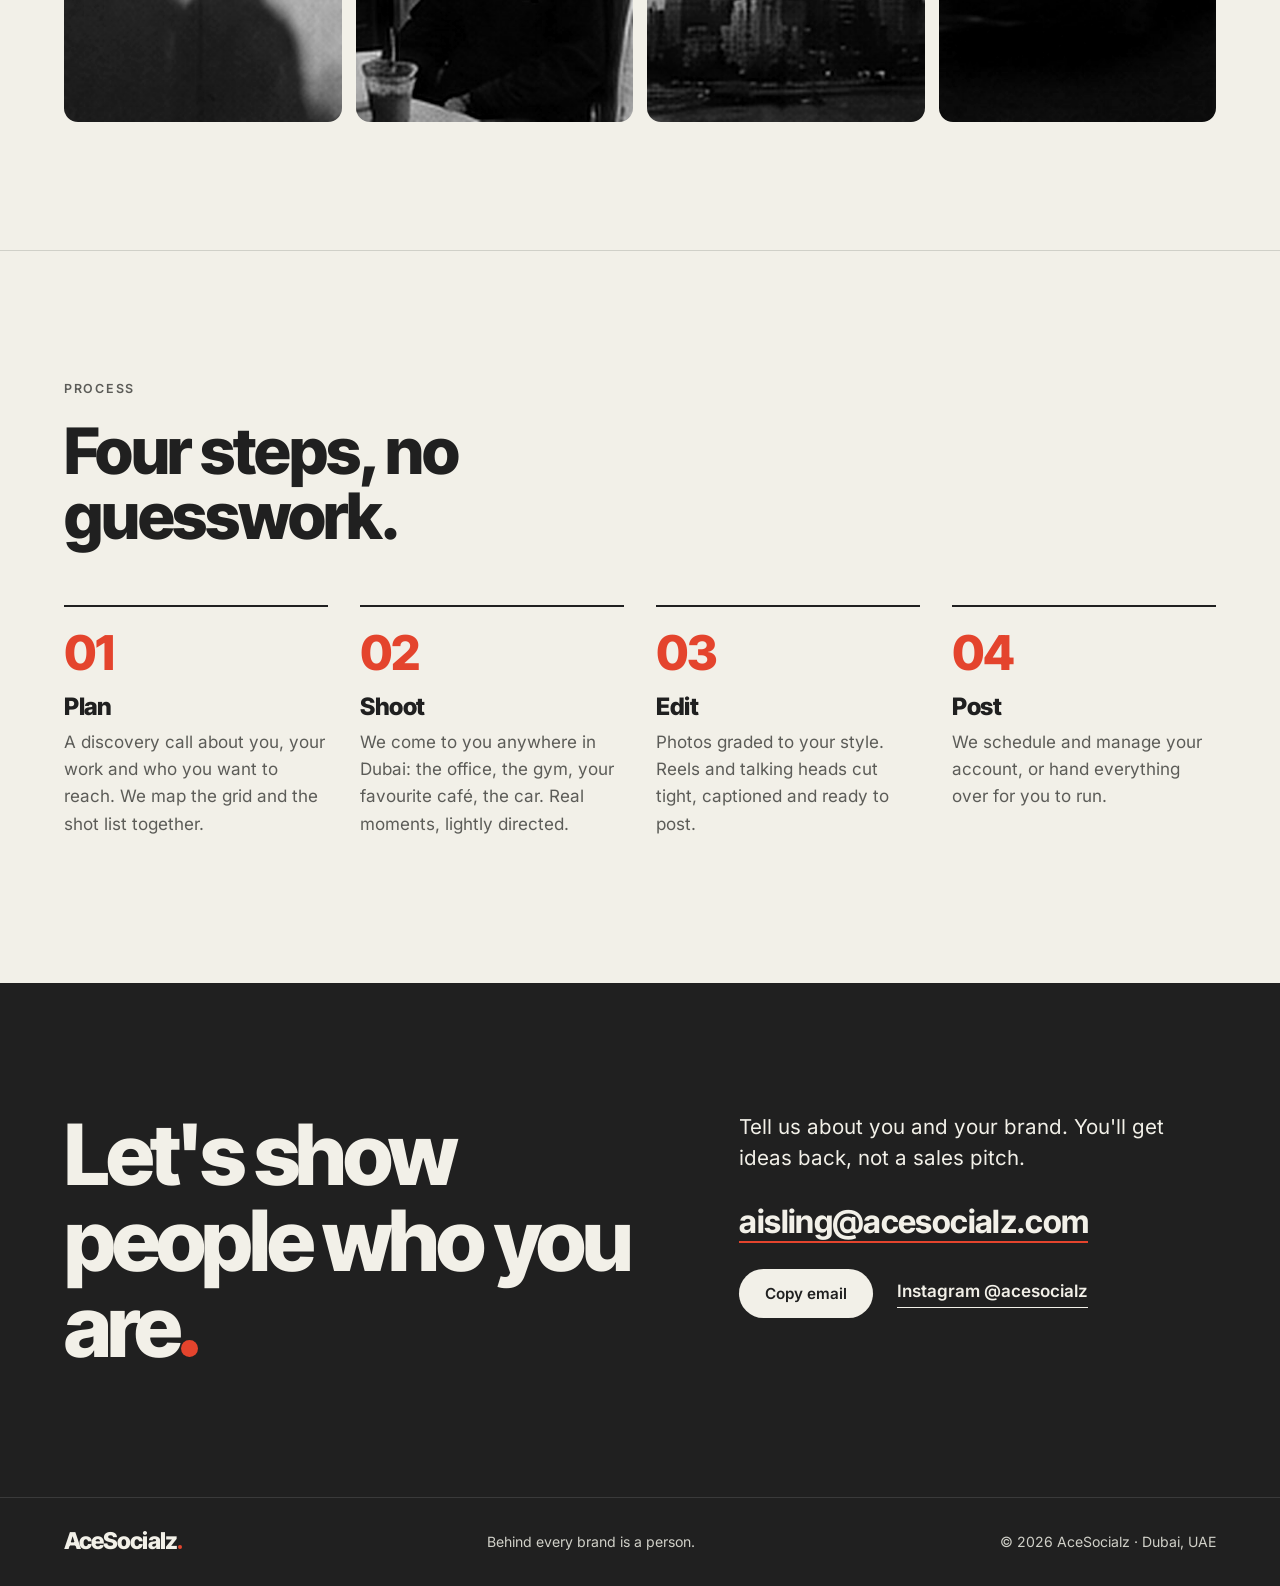
==== commit 1f1a1411: "Rename case studies: Wind It Up Watches and The Consistency Project Co-Authored-By: Claude Opus 5.5 " ====
--- a/index.html
+++ b/index.html
@@ -168,30 +168,30 @@
       <article class="case">
         <div class="case__info">
           <p class="case__tag">Watch brand</p>
-          <h3>Winded Up Watches</h3>
-          <p>Photography for Winded Up Watches, showing their pieces the way they're meant to be worn.</p>
+          <h3>Wind It Up Watches</h3>
+          <p>Photography for Wind It Up Watches, showing their pieces the way they're meant to be worn.</p>
         </div>
         <div class="case__gallery">
-          <div class="ph ph--lead" data-src="assets/work/winded-up-watches/01.jpg" data-alt="Winded Up Watches, photo 1"><span>Photo 1</span></div>
-          <div class="ph" data-src="assets/work/winded-up-watches/02.jpg" data-alt="Winded Up Watches, photo 2"><span>Photo 2</span></div>
-          <div class="ph" data-src="assets/work/winded-up-watches/03.jpg" data-alt="Winded Up Watches, photo 3"><span>Photo 3</span></div>
-          <div class="ph" data-src="assets/work/winded-up-watches/04.jpg" data-alt="Winded Up Watches, photo 4"><span>Photo 4</span></div>
-          <div class="ph" data-src="assets/work/winded-up-watches/05.jpg" data-alt="Winded Up Watches, photo 5"><span>Photo 5</span></div>
+          <div class="ph ph--lead" data-src="assets/work/wind-it-up-watches/01.jpg" data-alt="Wind It Up Watches, photo 1"><span>Photo 1</span></div>
+          <div class="ph" data-src="assets/work/wind-it-up-watches/02.jpg" data-alt="Wind It Up Watches, photo 2"><span>Photo 2</span></div>
+          <div class="ph" data-src="assets/work/wind-it-up-watches/03.jpg" data-alt="Wind It Up Watches, photo 3"><span>Photo 3</span></div>
+          <div class="ph" data-src="assets/work/wind-it-up-watches/04.jpg" data-alt="Wind It Up Watches, photo 4"><span>Photo 4</span></div>
+          <div class="ph" data-src="assets/work/wind-it-up-watches/05.jpg" data-alt="Wind It Up Watches, photo 5"><span>Photo 5</span></div>
         </div>
       </article>
 
       <article class="case">
         <div class="case__info">
-          <p class="case__tag">Personal trainer · Dubai</p>
-          <h3>Maria Fenton</h3>
-          <p>Personal brand content for Maria Fenton, a personal trainer in Dubai.</p>
+          <p class="case__tag">Personal training · Dubai</p>
+          <h3>The Consistency Project</h3>
+          <p>Content for The Consistency Project, personal trainer Maria Fenton's brand in Dubai.</p>
         </div>
         <div class="case__gallery">
-          <div class="ph ph--lead" data-src="assets/work/maria-fenton/01.jpg" data-alt="Maria Fenton, photo 1"><span>Photo 1</span></div>
-          <div class="ph" data-src="assets/work/maria-fenton/02.jpg" data-alt="Maria Fenton, photo 2"><span>Photo 2</span></div>
-          <div class="ph" data-src="assets/work/maria-fenton/03.jpg" data-alt="Maria Fenton, photo 3"><span>Photo 3</span></div>
-          <div class="ph" data-src="assets/work/maria-fenton/04.jpg" data-alt="Maria Fenton, photo 4"><span>Photo 4</span></div>
-          <div class="ph" data-src="assets/work/maria-fenton/05.jpg" data-alt="Maria Fenton, photo 5"><span>Photo 5</span></div>
+          <div class="ph ph--lead" data-src="assets/work/the-consistency-project/01.jpg" data-alt="The Consistency Project, photo 1"><span>Photo 1</span></div>
+          <div class="ph" data-src="assets/work/the-consistency-project/02.jpg" data-alt="The Consistency Project, photo 2"><span>Photo 2</span></div>
+          <div class="ph" data-src="assets/work/the-consistency-project/03.jpg" data-alt="The Consistency Project, photo 3"><span>Photo 3</span></div>
+          <div class="ph" data-src="assets/work/the-consistency-project/04.jpg" data-alt="The Consistency Project, photo 4"><span>Photo 4</span></div>
+          <div class="ph" data-src="assets/work/the-consistency-project/05.jpg" data-alt="The Consistency Project, photo 5"><span>Photo 5</span></div>
         </div>
       </article>
     </section>
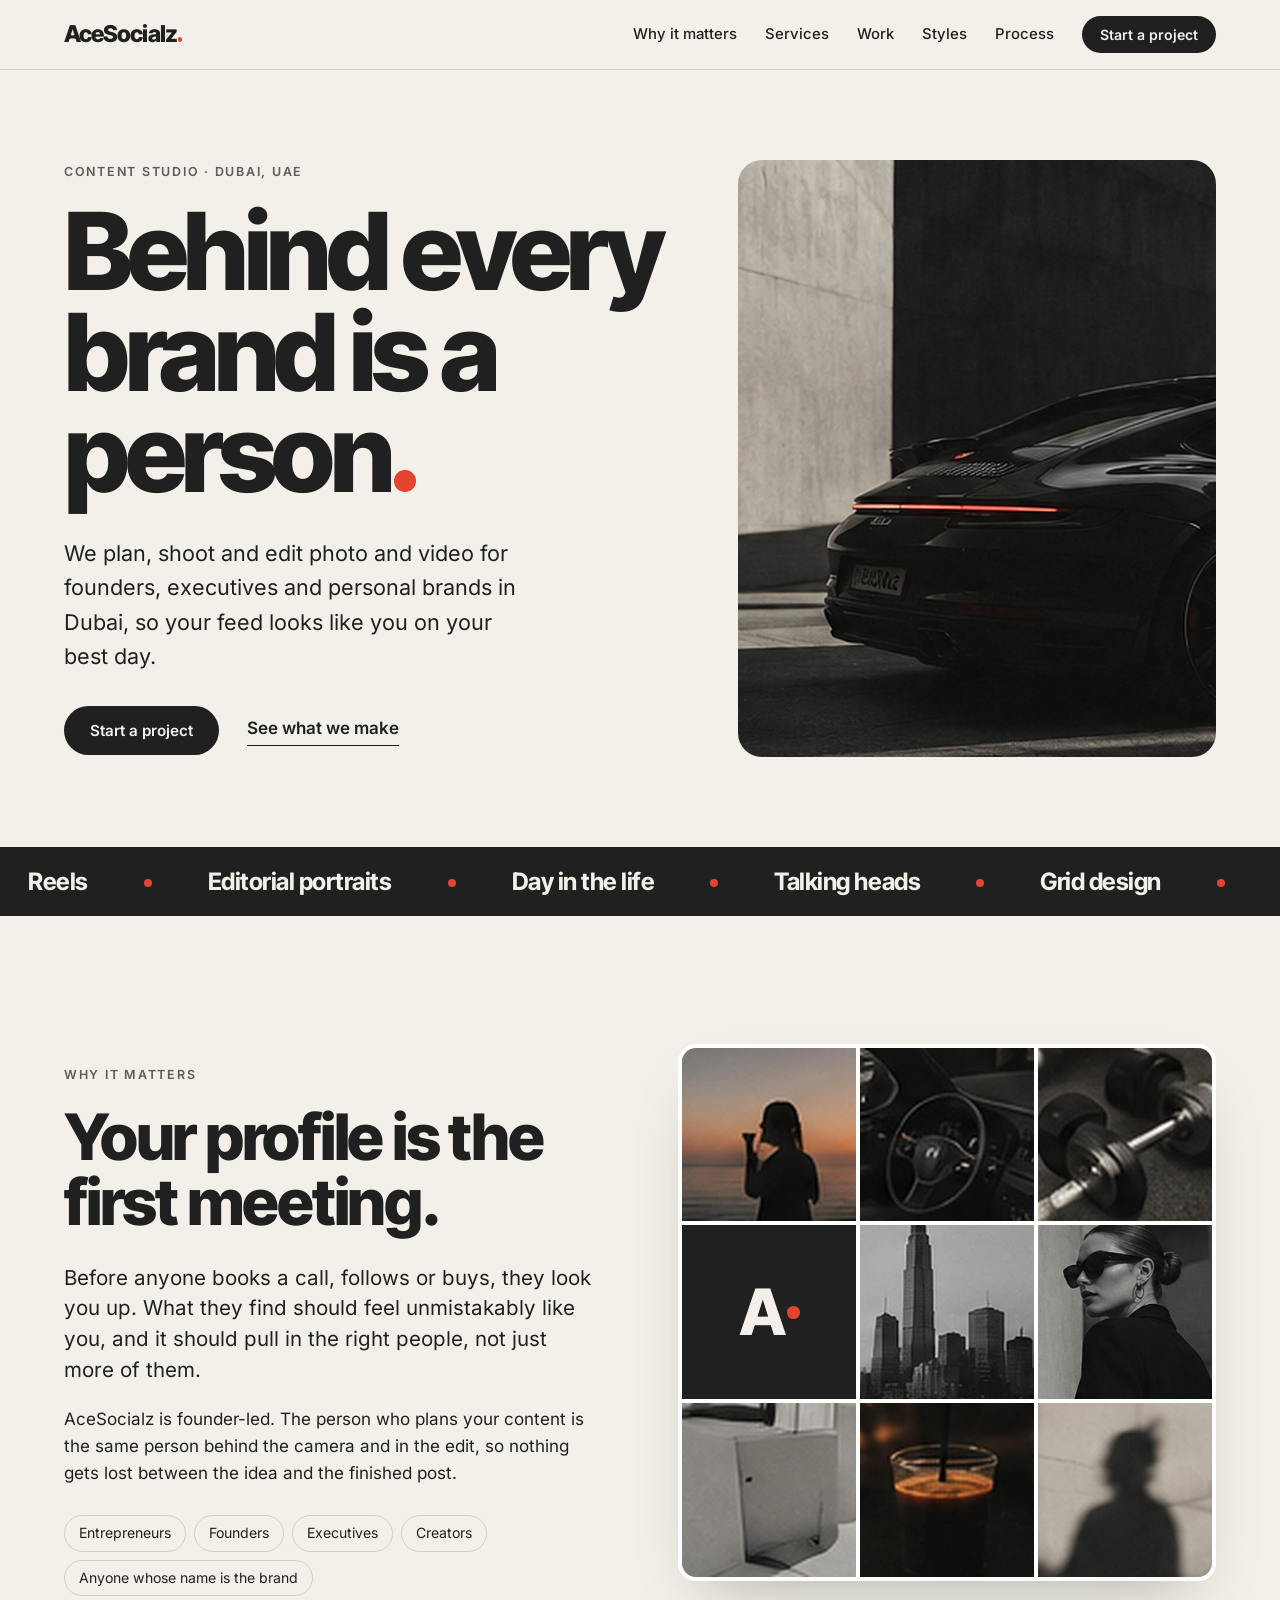
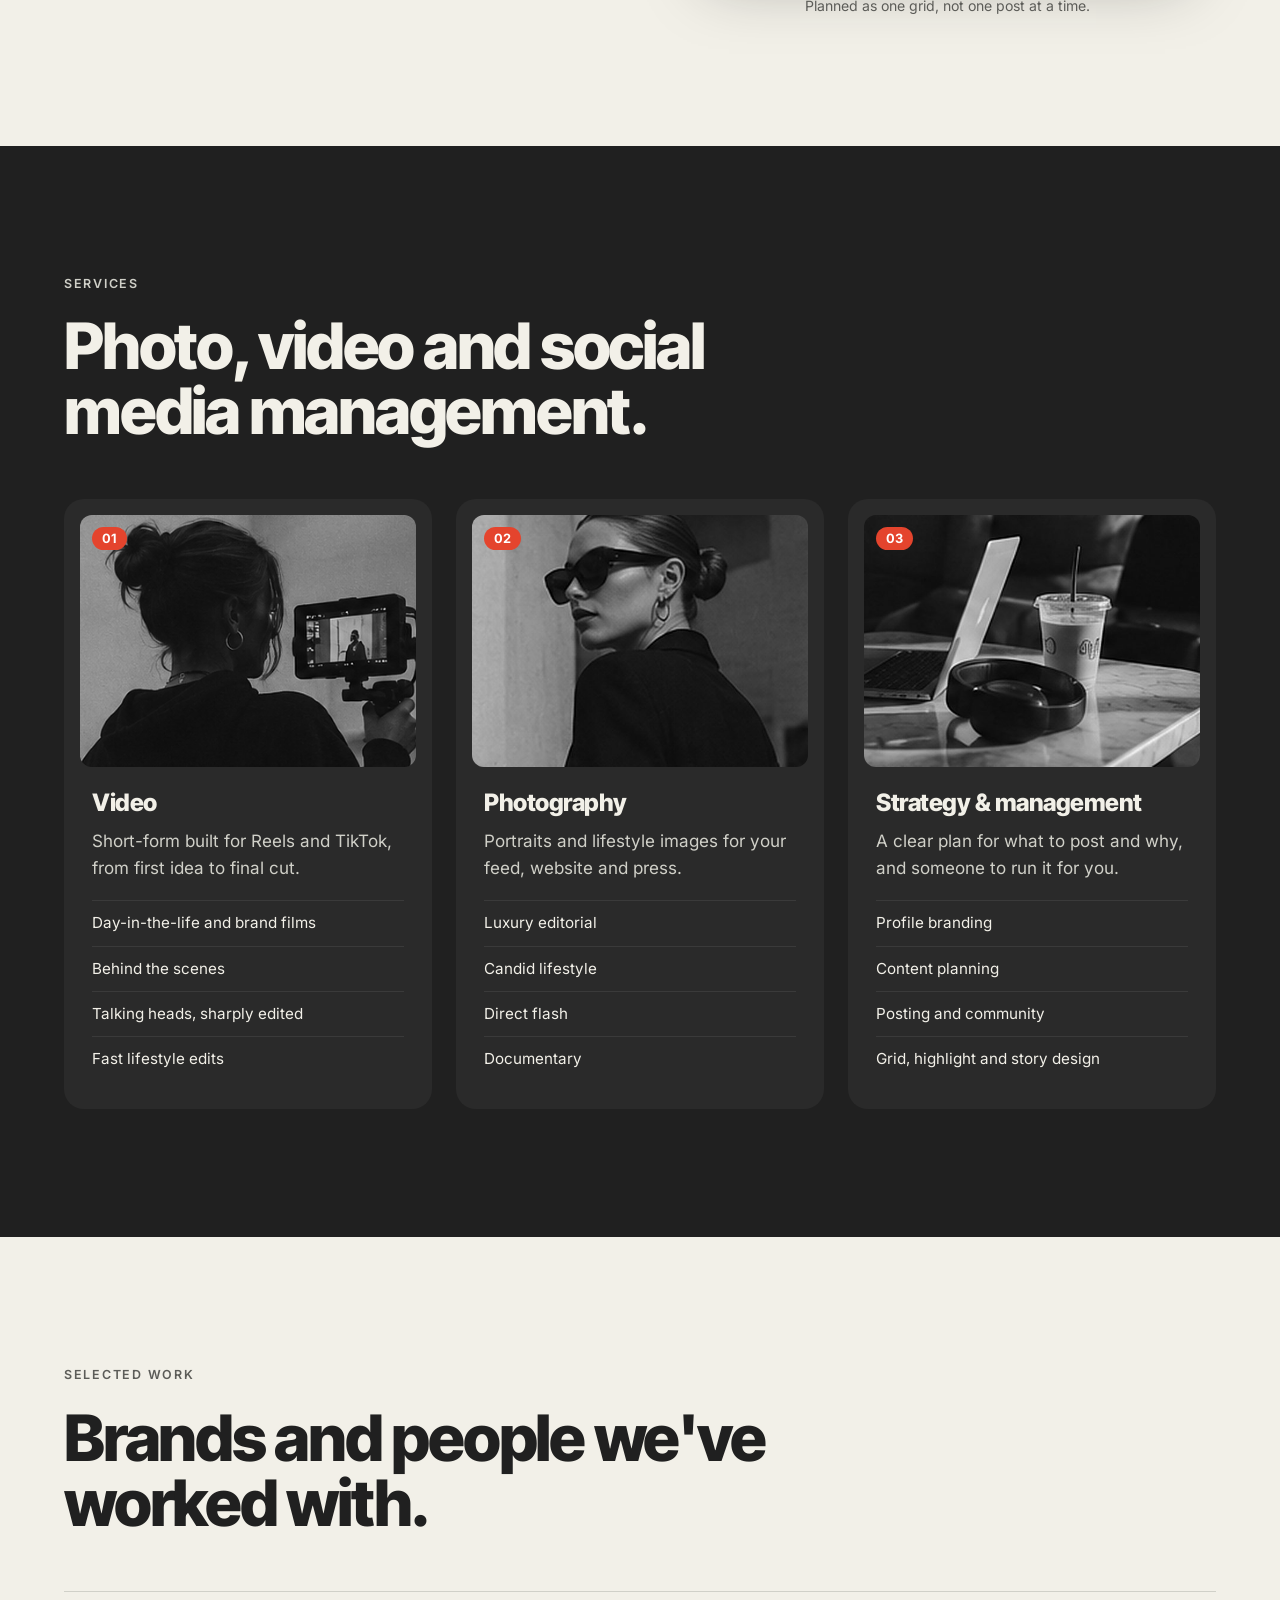
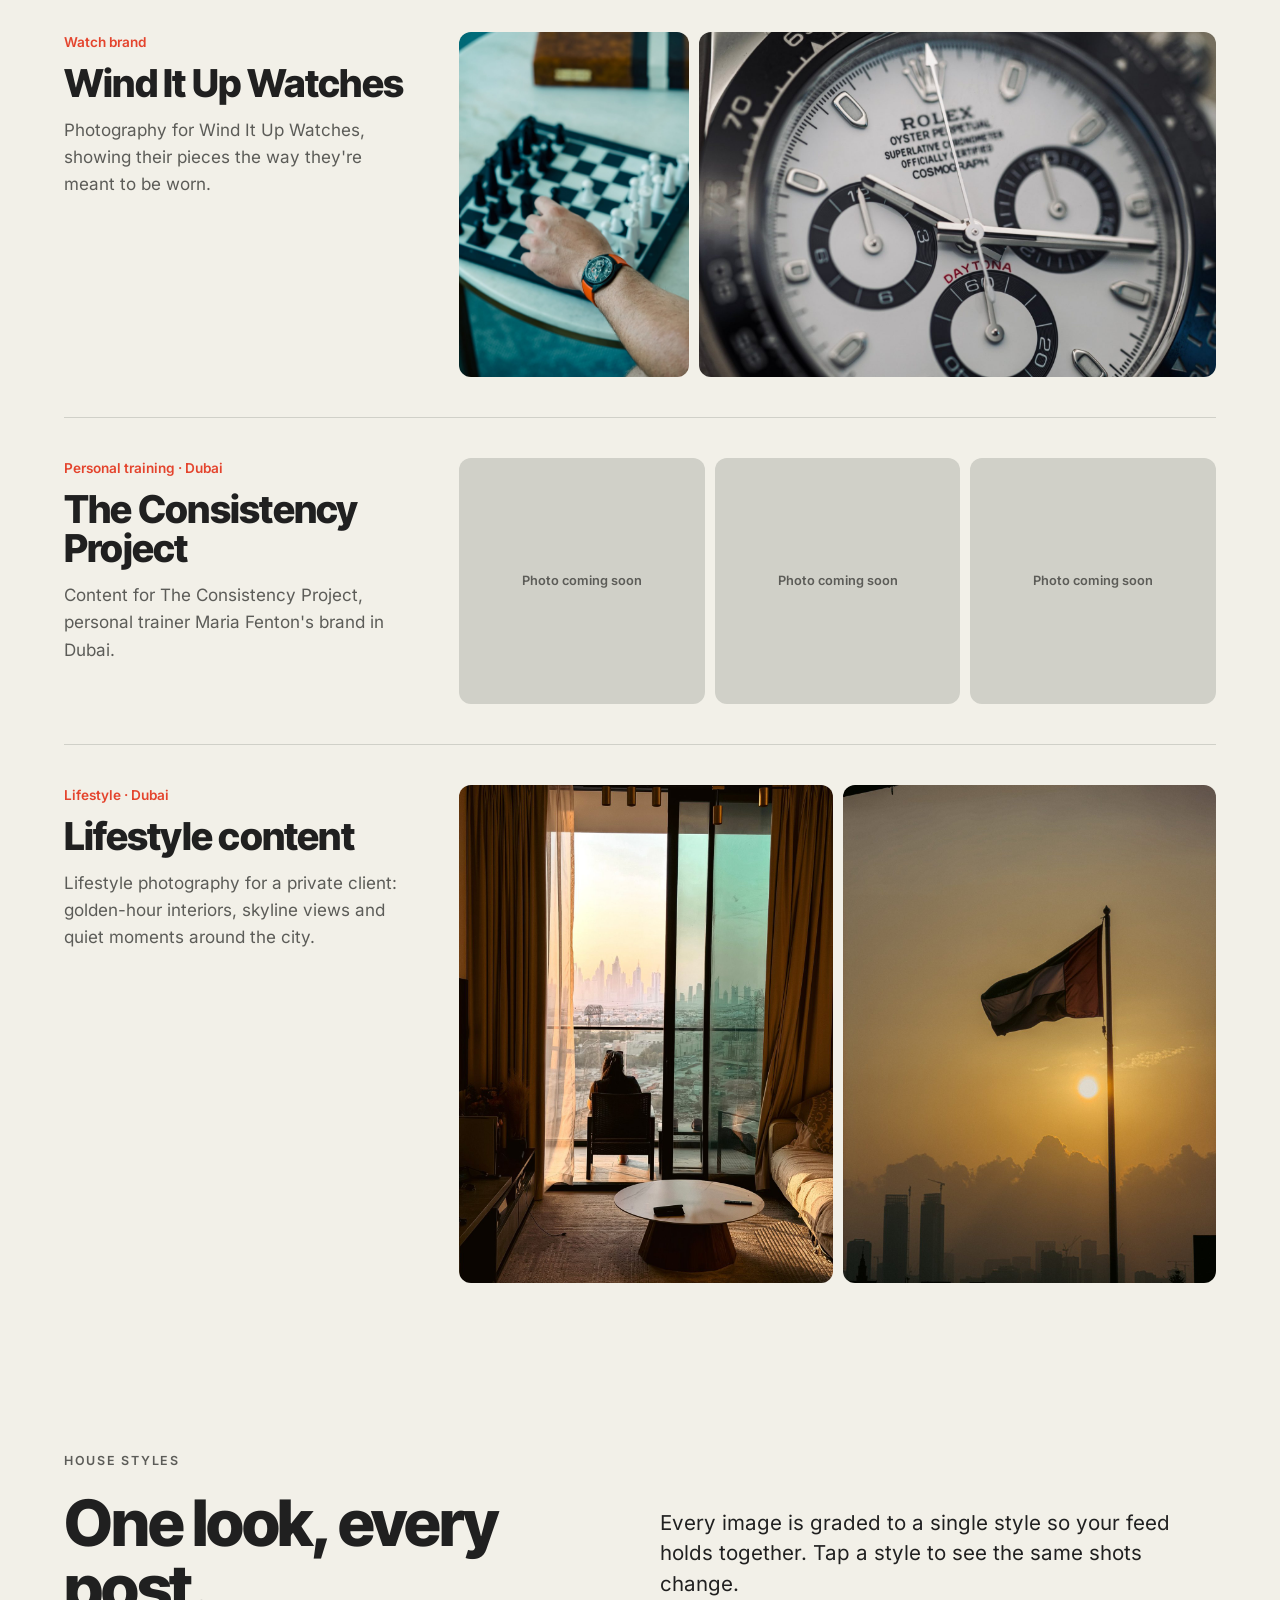
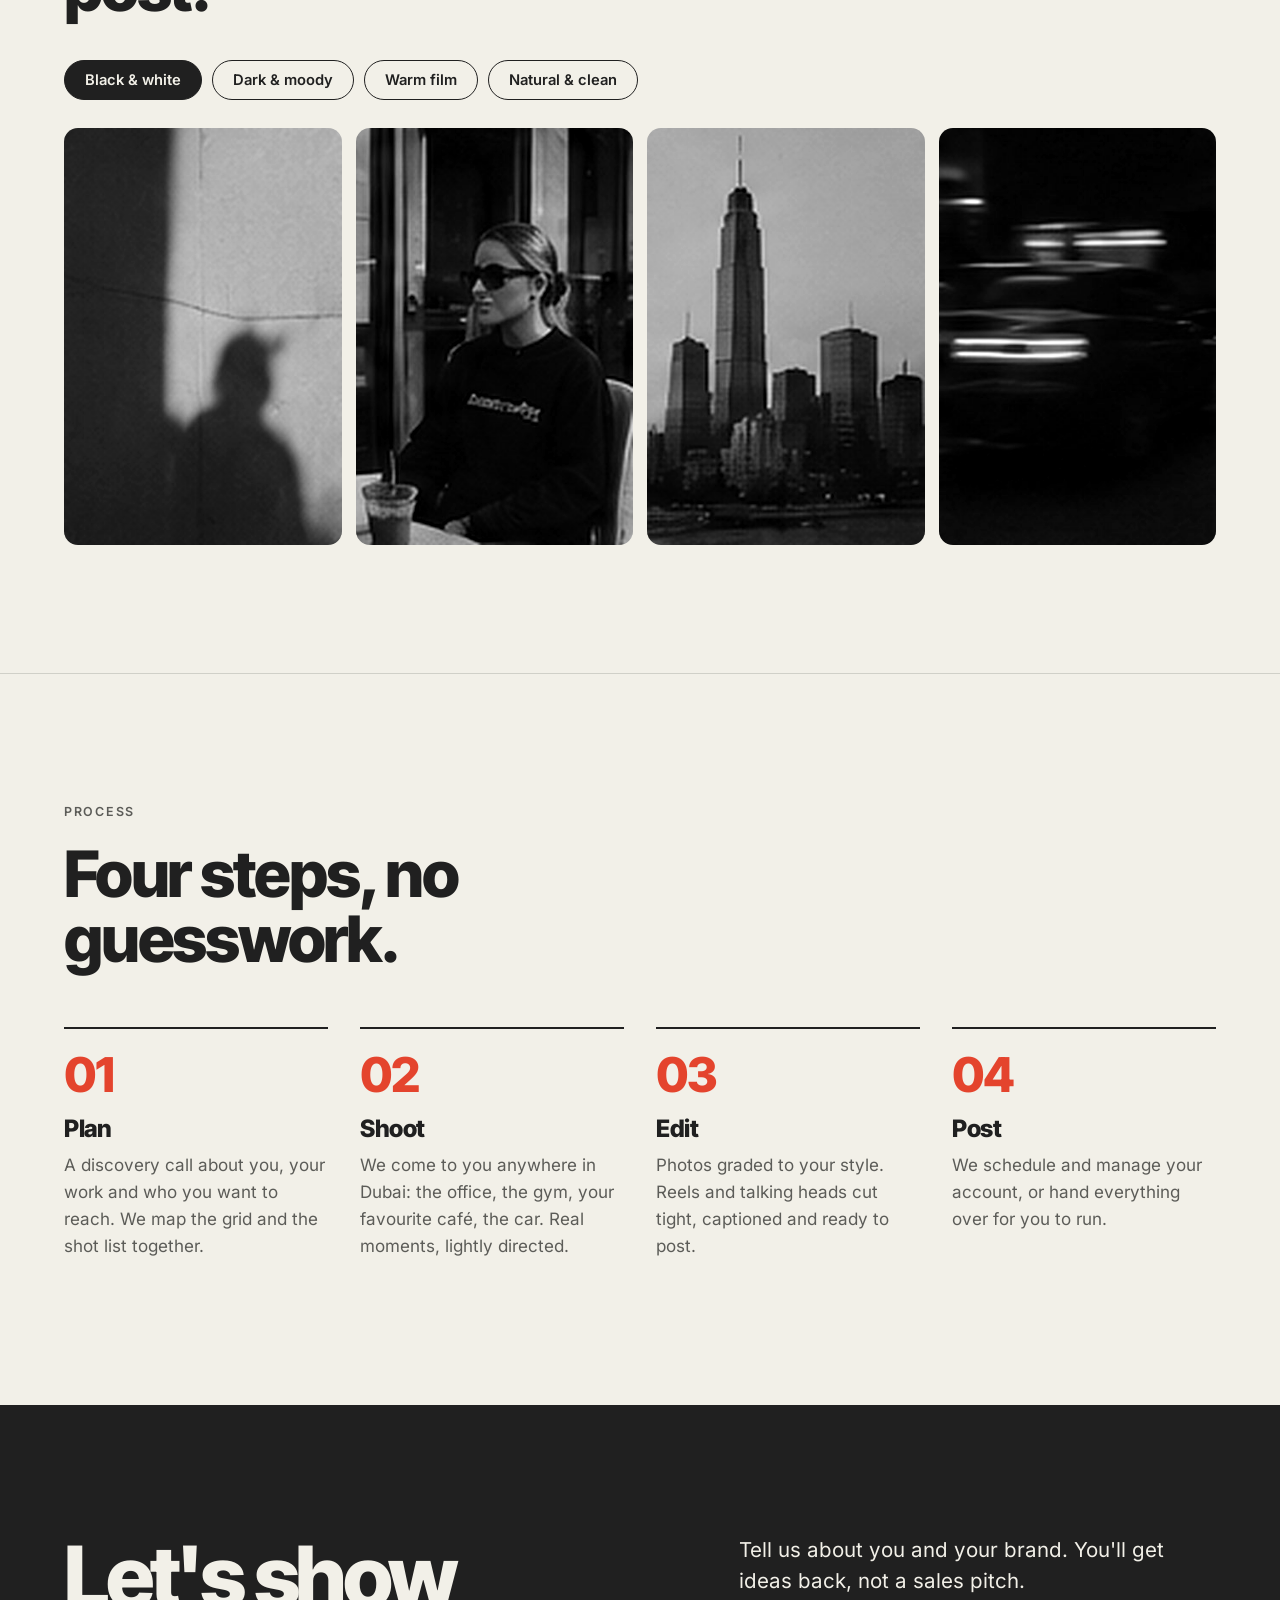
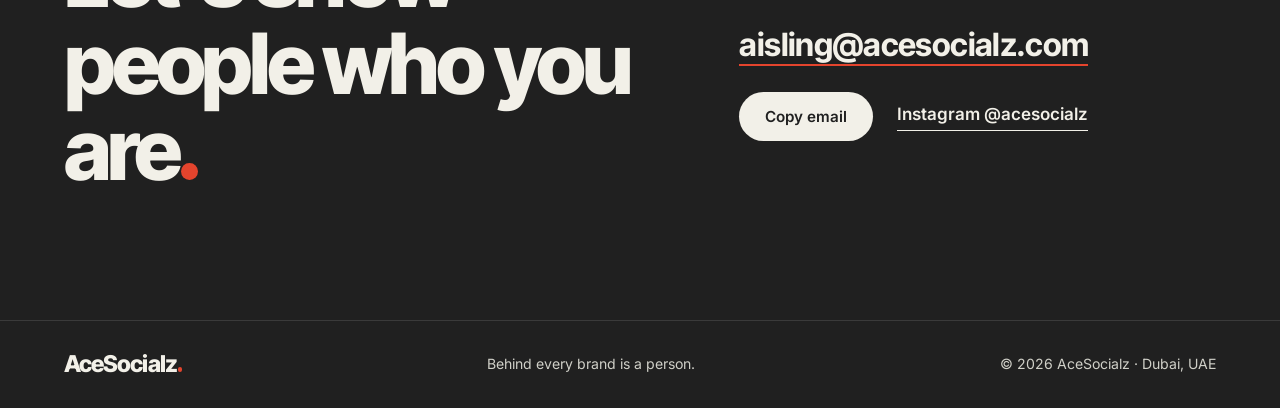
==== commit 8783de05: "Add first client photos and a lifestyle case study Wind It Up Watches: chess and Daytona shots. New " ====
--- a/index.html
+++ b/index.html
@@ -172,11 +172,8 @@
           <p>Photography for Wind It Up Watches, showing their pieces the way they're meant to be worn.</p>
         </div>
         <div class="case__gallery">
-          <div class="ph ph--lead" data-src="assets/work/wind-it-up-watches/01.jpg" data-alt="Wind It Up Watches, photo 1"><span>Photo 1</span></div>
-          <div class="ph" data-src="assets/work/wind-it-up-watches/02.jpg" data-alt="Wind It Up Watches, photo 2"><span>Photo 2</span></div>
-          <div class="ph" data-src="assets/work/wind-it-up-watches/03.jpg" data-alt="Wind It Up Watches, photo 3"><span>Photo 3</span></div>
-          <div class="ph" data-src="assets/work/wind-it-up-watches/04.jpg" data-alt="Wind It Up Watches, photo 4"><span>Photo 4</span></div>
-          <div class="ph" data-src="assets/work/wind-it-up-watches/05.jpg" data-alt="Wind It Up Watches, photo 5"><span>Photo 5</span></div>
+          <figure style="--r:0.667"><img src="assets/work/wind-it-up-watches/chess.jpg" alt="A wrist wearing a skeleton watch on an orange strap, reaching across a chessboard on a marble table" loading="lazy"></figure>
+          <figure style="--r:1.5"><img src="assets/work/wind-it-up-watches/daytona.jpg" alt="Close-up of a white-dial Rolex Daytona chronograph" loading="lazy"></figure>
         </div>
       </article>
 
@@ -187,11 +184,20 @@
           <p>Content for The Consistency Project, personal trainer Maria Fenton's brand in Dubai.</p>
         </div>
         <div class="case__gallery">
-          <div class="ph ph--lead" data-src="assets/work/the-consistency-project/01.jpg" data-alt="The Consistency Project, photo 1"><span>Photo 1</span></div>
-          <div class="ph" data-src="assets/work/the-consistency-project/02.jpg" data-alt="The Consistency Project, photo 2"><span>Photo 2</span></div>
-          <div class="ph" data-src="assets/work/the-consistency-project/03.jpg" data-alt="The Consistency Project, photo 3"><span>Photo 3</span></div>
-          <div class="ph" data-src="assets/work/the-consistency-project/04.jpg" data-alt="The Consistency Project, photo 4"><span>Photo 4</span></div>
-          <div class="ph" data-src="assets/work/the-consistency-project/05.jpg" data-alt="The Consistency Project, photo 5"><span>Photo 5</span></div>
+          <figure class="ph" style="--r:1"><span>Photo coming soon</span></figure>
+          <figure class="ph" style="--r:1"><span>Photo coming soon</span></figure>
+          <figure class="ph" style="--r:1"><span>Photo coming soon</span></figure>
+        </div>
+      </article>
+      <article class="case">
+        <div class="case__info">
+          <p class="case__tag">Lifestyle · Dubai</p>
+          <h3>Lifestyle content</h3>
+          <p>Lifestyle photography for a private client: golden-hour interiors, skyline views and quiet moments around the city.</p>
+        </div>
+        <div class="case__gallery">
+          <figure style="--r:0.75"><img src="assets/work/lifestyle/skyline-window.jpg" alt="A woman sitting on a balcony at golden hour, looking out over the Dubai skyline through floor-to-ceiling windows" loading="lazy"></figure>
+          <figure style="--r:0.75"><img src="assets/work/lifestyle/flag-sunset.jpg" alt="The UAE flag silhouetted against a hazy orange sunset over the city skyline" loading="lazy"></figure>
         </div>
       </article>
     </section>
--- a/styles.css
+++ b/styles.css
@@ -161,14 +161,15 @@
 .case h3 { font-size: clamp(1.8rem, 3vw, 2.6rem); margin-bottom: 14px; }
 .case__tag { font-size: 0.85rem; font-weight: 600; color: var(--scarlet); margin-bottom: 10px; }
 .case__info p:last-child { color: var(--muted); max-width: 34ch; }
-.case__gallery { display: grid; grid-template-columns: repeat(4, minmax(0, 1fr)); grid-auto-rows: minmax(0, 1fr); gap: 10px; }
-.ph { position: relative; aspect-ratio: 1; border-radius: 12px; overflow: hidden; background: var(--stone); display: grid; place-items: center; }
-.ph--lead { grid-column: span 2; grid-row: span 2; }
+.case__gallery { display: flex; gap: 10px; align-items: flex-start; }
+.case__gallery figure { flex: var(--r) 1 0; margin: 0; overflow: hidden; border-radius: 12px; }
+.case__gallery img { width: 100%; height: auto; }
+.ph { aspect-ratio: 1; background: var(--stone); display: grid; place-items: center; text-align: center; padding: 8px; }
 .ph span { font-size: 0.8rem; font-weight: 600; color: var(--muted); }
-.ph img { position: absolute; inset: 0; width: 100%; height: 100%; object-fit: cover; }
 @media (max-width: 960px) {
   .case { grid-template-columns: 1fr; }
 }
 @media (max-width: 520px) {
-  .case__gallery { grid-template-columns: repeat(2, minmax(0, 1fr)); }
+  .case__gallery { flex-direction: column; }
+  .case__gallery figure { width: 100%; }
 }
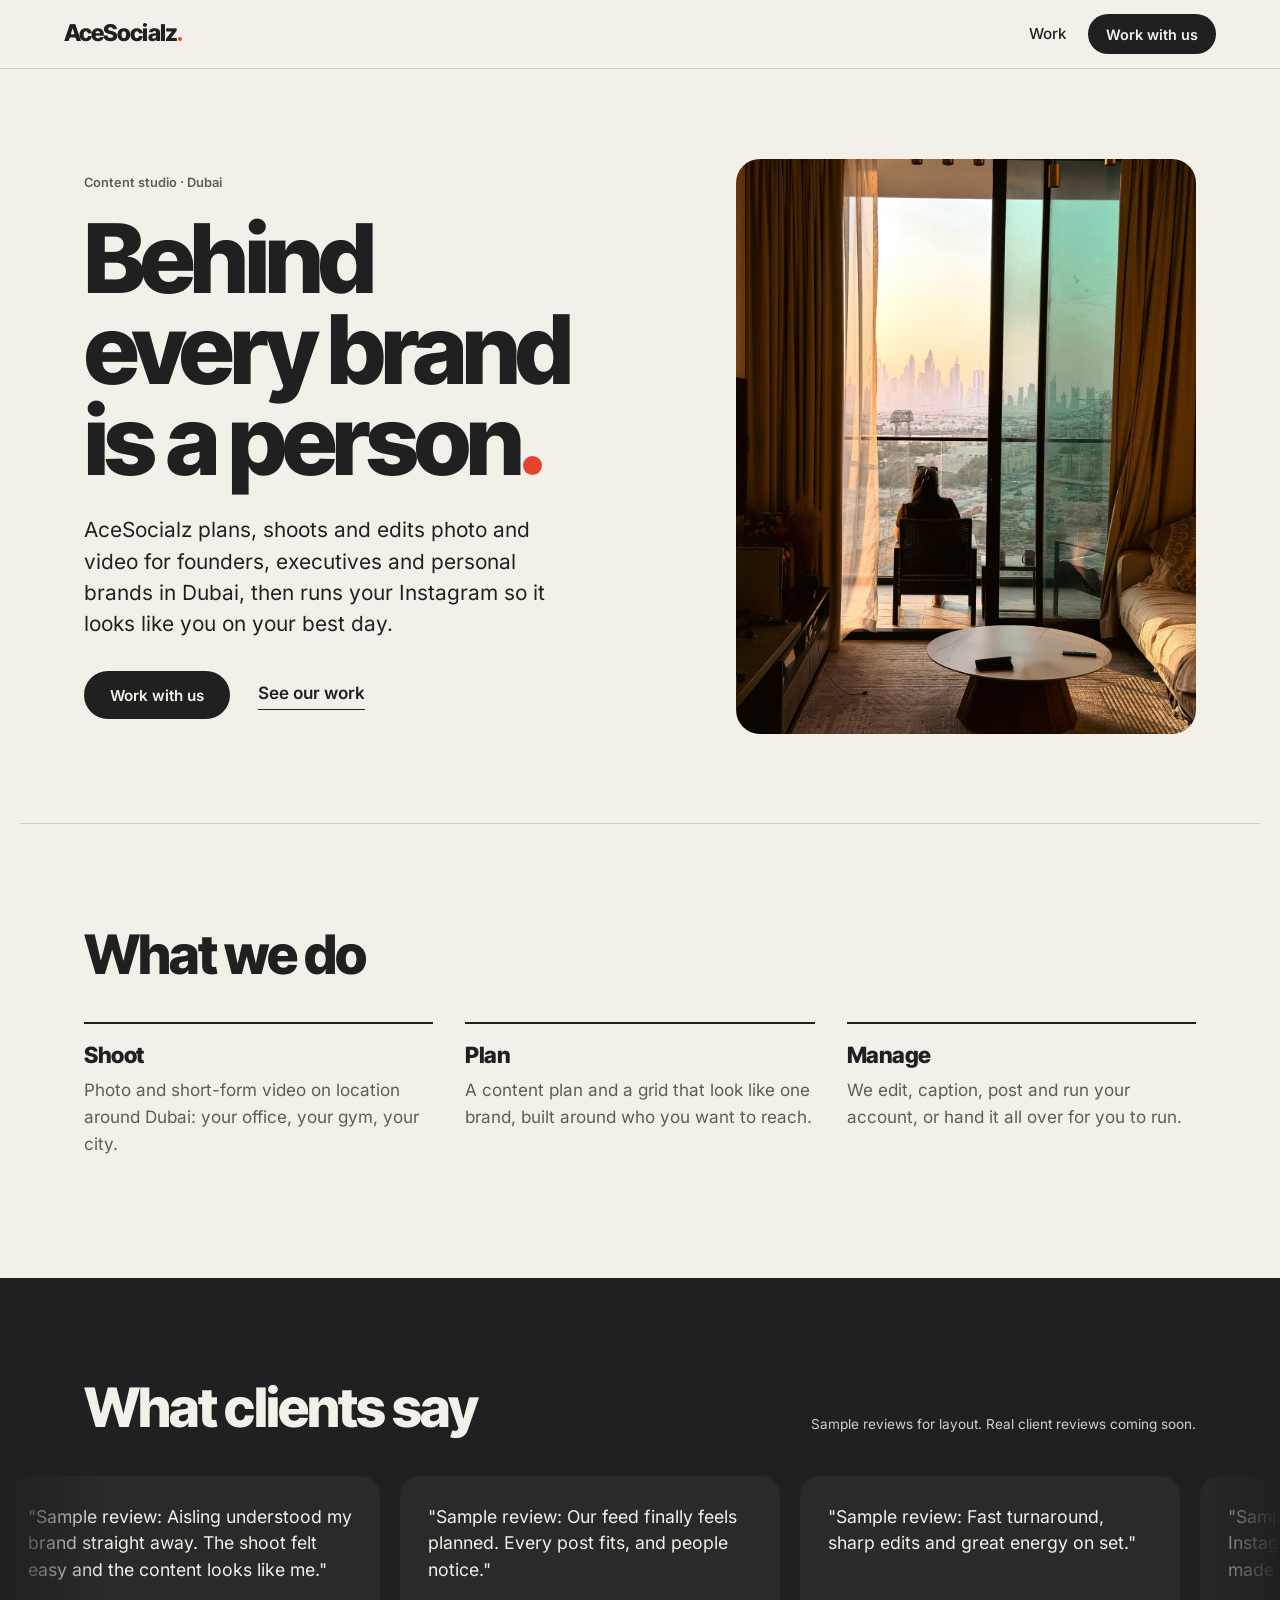
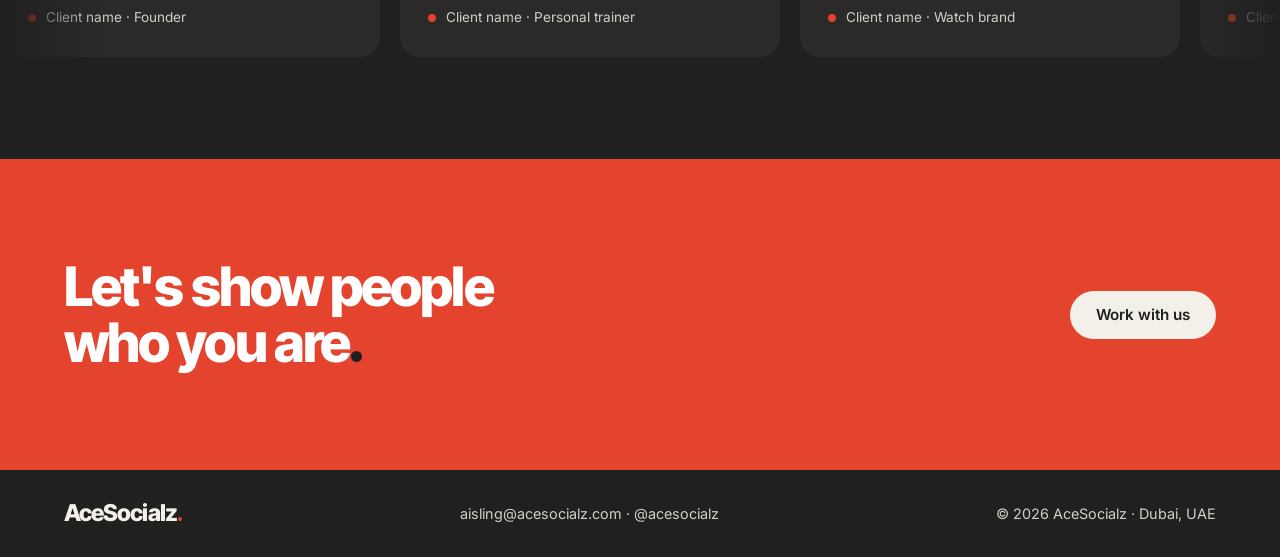
==== commit e325069b: "Simplify site into Home, Work and Work with us - Home: short intro, what we do, sliding reviews (sam" ====
--- a/index.html
+++ b/index.html
@@ -4,257 +4,103 @@
   <meta charset="utf-8">
   <meta name="viewport" content="width=device-width, initial-scale=1">
   <title>AceSocialz | Personal Brand Content &amp; Social Media Studio in Dubai</title>
-  <meta name="description" content="AceSocialz is a Dubai content studio for founders, executives and personal brands. Instagram strategy, Reels, photography and account management across the UAE.">
+  <meta name="description" content="AceSocialz is a Dubai content studio for founders, executives and personal brands. Photo and video shoots, Instagram strategy and account management across the UAE.">
   <link rel="canonical" href="https://acesocialz.com/">
-  <meta name="robots" content="index, follow, max-image-preview:large">
   <meta name="theme-color" content="#202020">
-  <meta name="geo.region" content="AE-DU">
-  <meta name="geo.placename" content="Dubai">
   <meta property="og:type" content="website">
   <meta property="og:site_name" content="AceSocialz">
   <meta property="og:locale" content="en_AE">
   <meta property="og:url" content="https://acesocialz.com/">
   <meta property="og:title" content="AceSocialz | Personal Brand Content Studio in Dubai">
-  <meta property="og:description" content="Behind every brand is a person. Photo, video and Instagram strategy for founders and personal brands in Dubai and the UAE.">
-  <meta property="og:image" content="https://acesocialz.com/assets/img/hero-car.jpg">
+  <meta property="og:description" content="Behind every brand is a person. Photo, video and Instagram management for founders and personal brands in Dubai.">
+  <meta property="og:image" content="https://acesocialz.com/assets/work/lifestyle/skyline-window.jpg">
   <meta name="twitter:card" content="summary_large_image">
   <link rel="icon" href="assets/favicon.svg" type="image/svg+xml">
+  <link rel="preload" href="assets/fonts/inter-tight-latin-wght-normal.woff2" as="font" type="font/woff2" crossorigin>
+  <link rel="stylesheet" href="styles.css">
   <script type="application/ld+json">
   {
     "@context": "https://schema.org",
-    "@graph": [
-      {
-        "@type": "ProfessionalService",
-        "@id": "https://acesocialz.com/#business",
-        "name": "AceSocialz",
-        "url": "https://acesocialz.com/",
-        "logo": "https://acesocialz.com/assets/favicon.svg",
-        "image": "https://acesocialz.com/assets/img/hero-car.jpg",
-        "slogan": "Behind every brand is a person.",
-        "description": "Content studio for founders, executives and personal brands: Instagram strategy, short-form video, photography and social media management.",
-        "email": "aisling@acesocialz.com",
-        "founder": { "@type": "Person", "name": "Aisling Harty" },
-        "address": { "@type": "PostalAddress", "addressLocality": "Dubai", "addressCountry": "AE" },
-        "areaServed": [
-          { "@type": "City", "name": "Dubai" },
-          { "@type": "Country", "name": "United Arab Emirates" }
-        ],
-        "sameAs": ["https://www.instagram.com/acesocialz/"],
-        "hasOfferCatalog": {
-          "@type": "OfferCatalog",
-          "name": "Services",
-          "itemListElement": [
-            { "@type": "Offer", "itemOffered": { "@type": "Service", "name": "Short-form video and Reels production", "areaServed": "Dubai" } },
-            { "@type": "Offer", "itemOffered": { "@type": "Service", "name": "Personal brand and lifestyle photography", "areaServed": "Dubai" } },
-            { "@type": "Offer", "itemOffered": { "@type": "Service", "name": "Social media strategy and Instagram management", "areaServed": "Dubai" } }
-          ]
-        }
-      },
-      {
-        "@type": "WebSite",
-        "@id": "https://acesocialz.com/#website",
-        "url": "https://acesocialz.com/",
-        "name": "AceSocialz",
-        "inLanguage": "en-AE",
-        "publisher": { "@id": "https://acesocialz.com/#business" }
-      }
-    ]
+    "@type": "ProfessionalService",
+    "@id": "https://acesocialz.com/#business",
+    "name": "AceSocialz",
+    "url": "https://acesocialz.com/",
+    "logo": "https://acesocialz.com/assets/favicon.svg",
+    "image": "https://acesocialz.com/assets/work/lifestyle/skyline-window.jpg",
+    "slogan": "Behind every brand is a person.",
+    "description": "Content studio for founders, executives and personal brands: photo and video shoots, Instagram strategy and social media management.",
+    "email": "aisling@acesocialz.com",
+    "founder": { "@type": "Person", "name": "Aisling Harty" },
+    "address": { "@type": "PostalAddress", "addressLocality": "Dubai", "addressCountry": "AE" },
+    "areaServed": [{ "@type": "City", "name": "Dubai" }, { "@type": "Country", "name": "United Arab Emirates" }],
+    "sameAs": ["https://www.instagram.com/acesocialz/"]
   }
   </script>
-  <link rel="preload" href="assets/fonts/inter-tight-latin-wght-normal.woff2" as="font" type="font/woff2" crossorigin>
-  <link rel="stylesheet" href="styles.css">
 </head>
 <body>
-  <a class="skip" href="#main">Skip to content</a>
-
   <header class="top">
-    <a class="mark" href="#home" aria-label="AceSocialz, back to top">AceSocialz<i class="dot" aria-hidden="true"></i></a>
-    <button class="nav-btn" type="button" aria-expanded="false" aria-controls="nav">Menu</button>
-    <nav id="nav" aria-label="Main">
-      <a href="#why">Why it matters</a>
-      <a href="#work">Services</a>
-      <a href="#clients">Work</a>
-      <a href="#styles">Styles</a>
-      <a href="#steps">Process</a>
-      <a class="btn btn--sm" href="#contact">Start a project</a>
+    <a class="mark" href="./" aria-label="AceSocialz home">AceSocialz<i class="dot" aria-hidden="true"></i></a>
+    <nav aria-label="Main">
+      <a href="work/">Work</a>
+      <a class="btn btn--sm" href="work-with-us/">Work with us</a>
     </nav>
   </header>
 
-  <main id="main">
-    <section class="hero" id="home">
+  <main>
+    <section class="hero">
       <div class="hero__copy">
-        <p class="eyebrow">Content studio · Dubai, UAE</p>
+        <p class="eyebrow">Content studio · Dubai</p>
         <h1>Behind every brand is a <span class="nw">person<i class="dot" aria-hidden="true"></i></span></h1>
-        <p class="hero__lede">We plan, shoot and edit photo and video for founders, executives and personal brands in Dubai, so your feed looks like you on your best day.</p>
-        <div class="hero__cta">
-          <a class="btn" href="#contact">Start a project</a>
-          <a class="link" href="#work">See what we make</a>
+        <p class="lede">AceSocialz plans, shoots and edits photo and video for founders, executives and personal brands in Dubai, then runs your Instagram so it looks like you on your best day.</p>
+        <div class="actions">
+          <a class="btn" href="work-with-us/">Work with us</a>
+          <a class="link" href="work/">See our work</a>
         </div>
       </div>
       <figure class="hero__img">
-        <img src="assets/img/hero-car.jpg" alt="The rear of a black sports car beside a concrete wall, one tail light glowing red" width="835" height="1271" fetchpriority="high">
+        <img src="assets/work/lifestyle/skyline-window.jpg" alt="A woman on a balcony at golden hour, looking out over the Dubai skyline" width="1200" height="1600" fetchpriority="high">
       </figure>
     </section>
 
-    <div class="ticker" aria-hidden="true">
-      <div class="ticker__track">
-        <span>Reels</span><span>Editorial portraits</span><span>Day in the life</span><span>Talking heads</span><span>Grid design</span><span>Account management</span>
-        <span>Reels</span><span>Editorial portraits</span><span>Day in the life</span><span>Talking heads</span><span>Grid design</span><span>Account management</span>
-      </div>
-    </div>
-
-    <section class="why" id="why">
-      <div class="why__text">
-        <p class="eyebrow">Why it matters</p>
-        <h2>Your profile is the first meeting.</h2>
-        <p class="big">Before anyone books a call, follows or buys, they look you up. What they find should feel unmistakably like you, and it should pull in the right people, not just more of them.</p>
-        <p>AceSocialz is founder-led. The person who plans your content is the same person behind the camera and in the edit, so nothing gets lost between the idea and the finished post.</p>
-        <ul class="for">
-          <li>Entrepreneurs</li><li>Founders</li><li>Executives</li><li>Creators</li><li>Anyone whose name is the brand</li>
-        </ul>
-      </div>
-      <figure class="why__grid">
-        <div class="grid" role="img" aria-label="A planned nine-tile Instagram grid mixing a sunset, a car interior, gym weights, the AceSocialz logo, a skyline, a portrait, a white wall, an iced coffee and a shadow on concrete">
-          <img src="assets/img/feed-sunset.jpg" alt="">
-          <img src="assets/img/feed-drive.jpg" alt="">
-          <img src="assets/img/feed-gym.jpg" alt="">
-          <span class="grid__logo">A<i class="dot"></i></span>
-          <img src="assets/img/style-skyline.jpg" alt="">
-          <img src="assets/img/portrait.jpg" alt="">
-          <img src="assets/img/feed-wall.jpg" alt="">
-          <img src="assets/img/feed-coffee.jpg" alt="">
-          <img src="assets/img/feed-shadow.jpg" alt="">
-        </div>
-        <figcaption>Planned as one grid, not one post at a time.</figcaption>
-      </figure>
-    </section>
-
-    <section class="work" id="work">
-      <div class="work__head">
-        <p class="eyebrow">Services</p>
-        <h2>Photo, video and social media management.</h2>
-      </div>
-      <div class="cards">
-        <article class="card">
-          <img src="assets/img/on-set.jpg" alt="A videographer framing a shot on a handheld gimbal">
-          <span class="card__num">01</span>
-          <h3>Video</h3>
-          <p>Short-form built for Reels and TikTok, from first idea to final cut.</p>
-          <ul><li>Day-in-the-life and brand films</li><li>Behind the scenes</li><li>Talking heads, sharply edited</li><li>Fast lifestyle edits</li></ul>
-        </article>
-        <article class="card">
-          <img src="assets/img/portrait.jpg" alt="Black and white portrait of a woman in sunglasses">
-          <span class="card__num">02</span>
-          <h3>Photography</h3>
-          <p>Portraits and lifestyle images for your feed, website and press.</p>
-          <ul><li>Luxury editorial</li><li>Candid lifestyle</li><li>Direct flash</li><li>Documentary</li></ul>
-        </article>
-        <article class="card">
-          <img src="assets/img/desk.jpg" alt="A laptop, headphones and an iced coffee on a marble table">
-          <span class="card__num">03</span>
-          <h3>Strategy &amp; management</h3>
-          <p>A clear plan for what to post and why, and someone to run it for you.</p>
-          <ul><li>Profile branding</li><li>Content planning</li><li>Posting and community</li><li>Grid, highlight and story design</li></ul>
-        </article>
+    <section class="what">
+      <h2>What we do</h2>
+      <div class="what__list">
+        <div><h3>Shoot</h3><p>Photo and short-form video on location around Dubai: your office, your gym, your city.</p></div>
+        <div><h3>Plan</h3><p>A content plan and a grid that look like one brand, built around who you want to reach.</p></div>
+        <div><h3>Manage</h3><p>We edit, caption, post and run your account, or hand it all over for you to run.</p></div>
       </div>
     </section>
 
-    <section class="clients" id="clients">
-      <div class="clients__head">
-        <p class="eyebrow">Selected work</p>
-        <h2>Brands and people we've worked with.</h2>
+    <section class="reviews" aria-labelledby="reviews-title">
+      <div class="reviews__head">
+        <h2 id="reviews-title">What clients say</h2>
+        <p class="note">Sample reviews for layout. Real client reviews coming soon.</p>
       </div>
-
-      <article class="case">
-        <div class="case__info">
-          <p class="case__tag">Watch brand</p>
-          <h3>Wind It Up Watches</h3>
-          <p>Photography for Wind It Up Watches, showing their pieces the way they're meant to be worn.</p>
+      <div class="marquee">
+        <div class="marquee__track">
+          <blockquote class="review"><p>"Sample review: Aisling understood my brand straight away. The shoot felt easy and the content looks like me."</p><footer>Client name · Founder</footer></blockquote>
+          <blockquote class="review"><p>"Sample review: Our feed finally feels planned. Every post fits, and people notice."</p><footer>Client name · Personal trainer</footer></blockquote>
+          <blockquote class="review"><p>"Sample review: Fast turnaround, sharp edits and great energy on set."</p><footer>Client name · Watch brand</footer></blockquote>
+          <blockquote class="review"><p>"Sample review: Handing over our Instagram was the best decision we made this year."</p><footer>Client name · Executive</footer></blockquote>
+          <blockquote class="review" aria-hidden="true"><p>"Sample review: Aisling understood my brand straight away. The shoot felt easy and the content looks like me."</p><footer>Client name · Founder</footer></blockquote>
+          <blockquote class="review" aria-hidden="true"><p>"Sample review: Our feed finally feels planned. Every post fits, and people notice."</p><footer>Client name · Personal trainer</footer></blockquote>
+          <blockquote class="review" aria-hidden="true"><p>"Sample review: Fast turnaround, sharp edits and great energy on set."</p><footer>Client name · Watch brand</footer></blockquote>
+          <blockquote class="review" aria-hidden="true"><p>"Sample review: Handing over our Instagram was the best decision we made this year."</p><footer>Client name · Executive</footer></blockquote>
         </div>
-        <div class="case__gallery">
-          <figure style="--r:0.667"><img src="assets/work/wind-it-up-watches/chess.jpg" alt="A wrist wearing a skeleton watch on an orange strap, reaching across a chessboard on a marble table" loading="lazy"></figure>
-          <figure style="--r:1.5"><img src="assets/work/wind-it-up-watches/daytona.jpg" alt="Close-up of a white-dial Rolex Daytona chronograph" loading="lazy"></figure>
-        </div>
-      </article>
-
-      <article class="case">
-        <div class="case__info">
-          <p class="case__tag">Personal training · Dubai</p>
-          <h3>The Consistency Project</h3>
-          <p>Content for The Consistency Project, personal trainer Maria Fenton's brand in Dubai.</p>
-        </div>
-        <div class="case__gallery">
-          <figure class="ph" style="--r:1"><span>Photo coming soon</span></figure>
-          <figure class="ph" style="--r:1"><span>Photo coming soon</span></figure>
-          <figure class="ph" style="--r:1"><span>Photo coming soon</span></figure>
-        </div>
-      </article>
-      <article class="case">
-        <div class="case__info">
-          <p class="case__tag">Lifestyle · Dubai</p>
-          <h3>Lifestyle content</h3>
-          <p>Lifestyle photography for a private client: golden-hour interiors, skyline views and quiet moments around the city.</p>
-        </div>
-        <div class="case__gallery">
-          <figure style="--r:0.75"><img src="assets/work/lifestyle/skyline-window.jpg" alt="A woman sitting on a balcony at golden hour, looking out over the Dubai skyline through floor-to-ceiling windows" loading="lazy"></figure>
-          <figure style="--r:0.75"><img src="assets/work/lifestyle/flag-sunset.jpg" alt="The UAE flag silhouetted against a hazy orange sunset over the city skyline" loading="lazy"></figure>
-        </div>
-      </article>
-    </section>
-
-    <section class="styles" id="styles">
-      <div class="styles__head">
-        <div>
-          <p class="eyebrow">House styles</p>
-          <h2>One look, every post.</h2>
-        </div>
-        <p class="big">Every image is graded to a single style so your feed holds together. Tap a style to see the same shots change.</p>
-      </div>
-      <div class="tabs" role="radiogroup" aria-label="Editing style">
-        <button type="button" role="radio" aria-checked="true" data-style="mono">Black &amp; white</button>
-        <button type="button" role="radio" aria-checked="false" data-style="moody">Dark &amp; moody</button>
-        <button type="button" role="radio" aria-checked="false" data-style="film">Warm film</button>
-        <button type="button" role="radio" aria-checked="false" data-style="clean">Natural &amp; clean</button>
-      </div>
-      <div class="gallery" data-style="mono">
-        <img src="assets/img/style-shadow.jpg" alt="A person's shadow on a sunlit wall">
-        <img src="assets/img/style-cafe.jpg" alt="A woman in sunglasses at a café table">
-        <img src="assets/img/style-skyline.jpg" alt="A city skyline under a soft sky">
-        <img src="assets/img/style-night.jpg" alt="Car tail lights streaking past at night">
       </div>
     </section>
 
-    <section class="steps" id="steps">
-      <p class="eyebrow">Process</p>
-      <h2>Four steps, no guesswork.</h2>
-      <ol>
-        <li><h3>Plan</h3><p>A discovery call about you, your work and who you want to reach. We map the grid and the shot list together.</p></li>
-        <li><h3>Shoot</h3><p>We come to you anywhere in Dubai: the office, the gym, your favourite café, the car. Real moments, lightly directed.</p></li>
-        <li><h3>Edit</h3><p>Photos graded to your style. Reels and talking heads cut tight, captioned and ready to post.</p></li>
-        <li><h3>Post</h3><p>We schedule and manage your account, or hand everything over for you to run.</p></li>
-      </ol>
-    </section>
-
-    <section class="contact" id="contact">
+    <section class="cta">
       <h2>Let's show people who you <span class="nw">are<i class="dot" aria-hidden="true"></i></span></h2>
-      <div class="contact__side">
-        <p class="big">Tell us about you and your brand. You'll get ideas back, not a sales pitch.</p>
-        <p class="contact__mail"><a href="mailto:aisling@acesocialz.com">aisling@acesocialz.com</a></p>
-        <div class="contact__actions">
-          <button class="btn btn--light" type="button" data-copy="aisling@acesocialz.com">Copy email</button>
-          <a class="link link--light" href="https://www.instagram.com/acesocialz/" rel="noopener">Instagram @acesocialz</a>
-        </div>
-        <p class="status" role="status" aria-live="polite"></p>
-      </div>
+      <a class="btn btn--light" href="work-with-us/">Work with us</a>
     </section>
   </main>
 
   <footer class="foot">
-    <a class="mark" href="#home" aria-label="Back to top">AceSocialz<i class="dot" aria-hidden="true"></i></a>
-    <p>Behind every brand is a person.</p>
+    <a class="mark" href="./" aria-label="AceSocialz home">AceSocialz<i class="dot" aria-hidden="true"></i></a>
+    <p><a href="mailto:aisling@acesocialz.com">aisling@acesocialz.com</a> · <a href="https://www.instagram.com/acesocialz/" rel="noopener">@acesocialz</a></p>
     <p>© <span data-year>2026</span> AceSocialz · Dubai, UAE</p>
   </footer>
-
   <script src="script.js" defer></script>
 </body>
 </html>
--- a/styles.css
+++ b/styles.css
@@ -1,4 +1,4 @@
-/* AceSocialz brand tokens */
+/* AceSocialz — brand tokens */
 :root {
   --charcoal: #202020;
   --offwhite: #F2F0E8;
@@ -6,170 +6,134 @@
   --scarlet: #E4442D;
   --muted: #5c5c58;
   --pad: clamp(20px, 5vw, 72px);
-  --max: 1320px;
+  --max: 1240px;
   --head: "Inter Tight", "Helvetica Neue", Helvetica, Arial, sans-serif;
   --body: "Inter", "Helvetica Neue", Helvetica, Arial, sans-serif;
 }
-
 @font-face { font-family: "Inter Tight"; src: url("assets/fonts/inter-tight-latin-wght-normal.woff2") format("woff2"); font-weight: 100 900; font-display: swap; }
 @font-face { font-family: "Inter"; src: url("assets/fonts/inter-latin-wght-normal.woff2") format("woff2"); font-weight: 100 900; font-display: swap; }
 
-*, *::before, *::after { box-sizing: border-box; }
-html { scroll-behavior: smooth; scroll-padding-top: 80px; }
-body { margin: 0; background: var(--offwhite); color: var(--charcoal); font: 400 17px/1.6 var(--body); -webkit-font-smoothing: antialiased; }
+*, *::before, *::after { box-sizing: border-box; min-width: 0; }
+html { scroll-behavior: smooth; }
+body { margin: 0; background: var(--offwhite); color: var(--charcoal); font: 400 17px/1.6 var(--body); -webkit-font-smoothing: antialiased; overflow-x: clip; }
 img { display: block; max-width: 100%; height: auto; }
 a { color: inherit; }
-h1, h2, h3 { font-family: var(--head); font-weight: 800; letter-spacing: -0.035em; line-height: 1.02; margin: 0; }
-h2 { font-size: clamp(2.2rem, 5vw, 4rem); max-width: 16ch; }
-h3 { font-size: 1.5rem; letter-spacing: -0.02em; }
+h1, h2, h3 { font-family: var(--head); font-weight: 800; letter-spacing: -0.035em; line-height: 1.02; margin: 0; text-wrap: balance; }
+h1 { font-size: clamp(2.8rem, 7.5vw, 6.4rem); letter-spacing: -0.05em; line-height: 0.95; }
+h2 { font-size: clamp(2rem, 4.4vw, 3.4rem); }
+h3 { font-size: 1.4rem; letter-spacing: -0.02em; }
 p { margin: 0 0 1em; }
 :focus-visible { outline: 2px solid var(--scarlet); outline-offset: 3px; }
 
-.dot { display: inline-block; width: 0.2em; height: 0.2em; margin-left: 0.04em; border-radius: 50%; background: var(--scarlet); vertical-align: baseline; }
-.eyebrow { font-size: 0.78rem; font-weight: 600; letter-spacing: 0.14em; text-transform: uppercase; color: var(--muted); margin-bottom: 1.2rem; }
-.big { font-size: clamp(1.1rem, 1.6vw, 1.3rem); line-height: 1.5; }
+.dot { display: inline-block; width: 0.2em; height: 0.2em; margin-left: 0.04em; border-radius: 50%; background: var(--scarlet); }
+.nw { white-space: nowrap; }
+.eyebrow { font-size: 0.8rem; font-weight: 600; color: var(--muted); margin-bottom: 1.2rem; }
+.lede { font-size: clamp(1.1rem, 1.7vw, 1.3rem); line-height: 1.5; max-width: 38ch; }
+.actions { display: flex; flex-wrap: wrap; align-items: center; gap: 28px; margin-top: 32px; }
 
-.skip { position: absolute; left: -999px; top: 8px; background: var(--charcoal); color: var(--offwhite); padding: 8px 14px; z-index: 100; }
-.skip:focus { left: 8px; }
-
-/* Buttons and links */
-.btn { display: inline-flex; align-items: center; padding: 15px 26px; border-radius: 999px; background: var(--charcoal); color: var(--offwhite); border: 0; font: 600 0.95rem var(--body); text-decoration: none; cursor: pointer; transition: background .2s; }
-.btn:hover { background: var(--scarlet); }
-.btn--sm { padding: 10px 18px; font-size: 0.88rem; }
+/* Buttons */
+.btn { display: inline-flex; align-items: center; justify-content: center; min-height: 48px; padding: 0 26px; border-radius: 999px; background: var(--charcoal); color: var(--offwhite); border: 0; font: 600 0.95rem var(--body); text-decoration: none; cursor: pointer; transition: background .2s, color .2s; }
+.btn:hover { background: var(--scarlet); color: #fff; }
+.btn--sm { min-height: 40px; padding: 0 18px; font-size: 0.9rem; }
 .btn--light { background: var(--offwhite); color: var(--charcoal); }
-.btn--light:hover { background: var(--scarlet); color: var(--offwhite); }
 .link { font-weight: 600; text-decoration: none; border-bottom: 1.5px solid currentColor; padding-bottom: 2px; }
 .link:hover { color: var(--scarlet); }
-.link--light { color: var(--offwhite); }
 
 /* Header */
-.top { position: sticky; top: 0; z-index: 50; display: flex; align-items: center; justify-content: space-between; gap: 24px; padding: 16px var(--pad); background: rgba(242, 240, 232, .92); backdrop-filter: blur(10px); border-bottom: 1px solid var(--stone); }
-.mark { font: 800 1.45rem/1 var(--head); letter-spacing: -0.04em; text-decoration: none; }
-#nav { display: flex; align-items: center; gap: 28px; font-size: 0.93rem; font-weight: 500; }
-#nav a:not(.btn) { text-decoration: none; }
-#nav a:not(.btn):hover { color: var(--scarlet); }
-.nav-btn { display: none; background: none; border: 1.5px solid var(--charcoal); border-radius: 999px; padding: 8px 16px; font: 600 0.88rem var(--body); color: inherit; cursor: pointer; }
+.top { position: sticky; top: 0; z-index: 50; display: flex; align-items: center; justify-content: space-between; gap: 16px; padding: 14px var(--pad); background: rgba(242, 240, 232, .92); backdrop-filter: blur(10px); border-bottom: 1px solid var(--stone); }
+.mark { font: 800 1.45rem/1 var(--head); letter-spacing: -0.04em; text-decoration: none; white-space: nowrap; }
+.top nav { display: flex; align-items: center; gap: 22px; font-weight: 500; font-size: 0.95rem; }
+.top nav a:not(.btn) { text-decoration: none; }
+.top nav a:not(.btn):hover, .top nav a[aria-current="page"]:not(.btn) { color: var(--scarlet); }
 
-/* Hero */
-.hero { max-width: var(--max); margin: 0 auto; padding: clamp(40px, 7vw, 96px) var(--pad); display: grid; grid-template-columns: 1.25fr 1fr; gap: clamp(32px, 6vw, 88px); align-items: center; }
-.hero h1 { font-size: clamp(3rem, 8.4vw, 7.4rem); letter-spacing: -0.05em; line-height: 0.94; margin-bottom: 32px; }
-.hero__lede { font-size: clamp(1.1rem, 1.7vw, 1.35rem); max-width: 34ch; }
-.hero__cta { display: flex; flex-wrap: wrap; align-items: center; gap: 28px; margin-top: 32px; }
+/* Home */
+.hero { max-width: var(--max); margin: 0 auto; padding: clamp(40px, 7vw, 96px) var(--pad); display: grid; grid-template-columns: minmax(0, 1.25fr) minmax(0, 1fr); gap: clamp(32px, 6vw, 80px); align-items: center; }
+.hero h1 { margin-bottom: 28px; }
 .hero__img { margin: 0; aspect-ratio: 4 / 5; overflow: hidden; border-radius: 24px; }
 .hero__img img { width: 100%; height: 100%; object-fit: cover; }
 
-/* Ticker */
-.ticker { background: var(--charcoal); color: var(--offwhite); overflow: hidden; padding: 20px 0; }
-.ticker__track { display: flex; width: max-content; animation: slide 36s linear infinite; }
-.ticker span { font: 700 clamp(1.1rem, 2vw, 1.5rem) var(--head); letter-spacing: -0.02em; padding: 0 28px; white-space: nowrap; }
-.ticker span::after { content: ""; display: inline-block; width: 8px; height: 8px; border-radius: 50%; background: var(--scarlet); margin-left: 56px; vertical-align: middle; }
-@keyframes slide { to { transform: translateX(-50%); } }
+.what { max-width: var(--max); margin: 0 auto; padding: clamp(56px, 8vw, 110px) var(--pad); border-top: 1px solid var(--stone); }
+.what h2 { margin-bottom: 40px; }
+.what__list { display: grid; grid-template-columns: repeat(3, minmax(0, 1fr)); gap: 32px; }
+.what__list > div { border-top: 2px solid var(--charcoal); padding-top: 20px; }
+.what__list h3 { margin-bottom: 10px; }
+.what__list p { color: var(--muted); }
 
-/* Why */
-.why { max-width: var(--max); margin: 0 auto; padding: clamp(72px, 10vw, 140px) var(--pad); display: grid; grid-template-columns: 1fr 1fr; gap: clamp(40px, 6vw, 96px); align-items: center; }
-.why h2 { margin-bottom: 28px; }
-.why .big { margin-bottom: 20px; }
-.for { list-style: none; padding: 0; margin: 28px 0 0; display: flex; flex-wrap: wrap; gap: 8px; }
-.for li { border: 1px solid var(--stone); border-radius: 999px; padding: 6px 14px; font-size: 0.88rem; }
-.why__grid { margin: 0; }
-.grid { display: grid; grid-template-columns: repeat(3, 1fr); gap: 4px; background: #fff; padding: 4px; border-radius: 18px; box-shadow: 0 30px 60px -30px rgba(32, 32, 32, .35); }
-.grid img, .grid__logo { aspect-ratio: 1; width: 100%; object-fit: cover; }
-.grid img:first-child { border-top-left-radius: 14px; }
-.grid img:nth-child(3) { border-top-right-radius: 14px; }
-.grid img:nth-child(7) { border-bottom-left-radius: 14px; }
-.grid img:last-child { border-bottom-right-radius: 14px; }
-.grid__logo { display: flex; align-items: center; justify-content: center; background: var(--charcoal); color: var(--offwhite); font: 800 clamp(2.4rem, 5vw, 4rem)/1 var(--head); letter-spacing: -0.04em; }
-.why__grid figcaption { margin-top: 14px; font-size: 0.88rem; color: var(--muted); text-align: center; }
+/* Reviews marquee */
+.reviews { background: var(--charcoal); color: var(--offwhite); padding: clamp(56px, 8vw, 110px) 0; overflow: hidden; }
+.reviews__head { max-width: var(--max); margin: 0 auto 40px; padding: 0 var(--pad); display: flex; flex-wrap: wrap; justify-content: space-between; align-items: end; gap: 12px; }
+.note { margin: 0; font-size: 0.85rem; color: var(--stone); }
+.marquee { mask-image: linear-gradient(90deg, transparent, #000 8%, #000 92%, transparent); }
+.marquee__track { display: flex; gap: 20px; width: max-content; animation: slide 45s linear infinite; }
+.marquee:hover .marquee__track { animation-play-state: paused; }
+.review { margin: 0; width: min(380px, 78vw); flex: none; background: #2a2a2a; border-radius: 20px; padding: 28px; display: flex; flex-direction: column; justify-content: space-between; gap: 24px; }
+.review p { margin: 0; font-size: 1.1rem; line-height: 1.5; }
+.review footer { font-size: 0.85rem; color: var(--stone); }
+.review footer::before { content: ""; display: inline-block; width: 8px; height: 8px; border-radius: 50%; background: var(--scarlet); margin-right: 10px; }
+@keyframes slide { to { transform: translateX(calc(-50% - 10px)); } }
 
-/* Services */
-.work { background: var(--charcoal); color: var(--offwhite); padding: clamp(72px, 10vw, 140px) var(--pad); }
-.work__head, .cards { max-width: var(--max); margin: 0 auto; }
-.work .eyebrow { color: var(--stone); }
-.work__head h2 { margin-bottom: 56px; }
-.cards { display: grid; grid-template-columns: repeat(3, 1fr); gap: 24px; }
-.card { position: relative; background: #2a2a2a; border-radius: 20px; padding: 16px 16px 28px; }
-.card img { aspect-ratio: 4 / 3; width: 100%; object-fit: cover; border-radius: 12px; filter: grayscale(1); transition: filter .4s; margin-bottom: 24px; }
-.card:hover img { filter: none; }
-.card__num { position: absolute; top: 28px; left: 28px; background: var(--scarlet); color: #fff; font: 700 0.8rem var(--body); padding: 4px 10px; border-radius: 999px; }
-.card h3, .card p, .card ul { padding: 0 12px; }
-.card h3 { margin-bottom: 12px; }
-.card p { color: var(--stone); }
-.card ul { list-style: none; margin: 18px 0 0; }
-.card li { padding: 10px 0; border-top: 1px solid #3a3a3a; font-size: 0.95rem; }
+/* CTA band */
+.cta { background: var(--scarlet); color: #fff; padding: clamp(56px, 8vw, 100px) var(--pad); display: flex; flex-wrap: wrap; justify-content: space-between; align-items: center; gap: 28px; }
+.cta h2 { max-width: 16ch; }
+.cta .dot { background: var(--charcoal); }
 
-/* Styles */
-.styles { max-width: var(--max); margin: 0 auto; padding: clamp(72px, 10vw, 140px) var(--pad); }
-.styles__head { display: grid; grid-template-columns: 1fr 1fr; gap: 40px; align-items: end; margin-bottom: 40px; }
-.tabs { display: flex; flex-wrap: wrap; gap: 10px; margin-bottom: 28px; }
-.tabs button { background: none; border: 1.5px solid var(--charcoal); border-radius: 999px; padding: 10px 20px; font: 600 0.92rem var(--body); color: var(--charcoal); cursor: pointer; transition: all .2s; }
-.tabs button[aria-checked="true"] { background: var(--charcoal); color: var(--offwhite); }
-.tabs button:hover { border-color: var(--scarlet); }
-.gallery { display: grid; grid-template-columns: repeat(4, 1fr); gap: 14px; }
-.gallery img { aspect-ratio: 2 / 3; width: 100%; object-fit: cover; border-radius: 14px; transition: filter .5s; }
-.gallery[data-style="mono"] img { filter: grayscale(1) contrast(1.12); }
-.gallery[data-style="moody"] img { filter: brightness(.72) contrast(1.25) saturate(.7); }
-.gallery[data-style="film"] img { filter: sepia(.42) saturate(1.3) contrast(.95) brightness(1.04); }
-.gallery[data-style="clean"] img { filter: brightness(1.08) saturate(.9) contrast(.96); }
+/* Inner pages */
+.page { max-width: var(--max); margin: 0 auto; padding: clamp(48px, 7vw, 96px) var(--pad); }
+.page__head { margin-bottom: 40px; }
+.page__head h1 { margin-bottom: 20px; }
 
-/* Process */
-.steps { border-top: 1px solid var(--stone); max-width: var(--max); margin: 0 auto; padding: clamp(72px, 10vw, 140px) var(--pad); }
-.steps h2 { margin-bottom: 56px; }
-.steps ol { list-style: none; padding: 0; margin: 0; display: grid; grid-template-columns: repeat(4, 1fr); gap: 32px; counter-reset: s; }
-.steps li { counter-increment: s; border-top: 2px solid var(--charcoal); padding-top: 22px; }
-.steps li::before { content: "0" counter(s); display: block; font: 800 3rem/1 var(--head); color: var(--scarlet); letter-spacing: -0.04em; margin-bottom: 18px; }
-.steps h3 { margin-bottom: 10px; }
-.steps p { color: var(--muted); }
+/* Work filters + gallery */
+.filters { display: flex; flex-wrap: wrap; gap: 10px; margin-bottom: 32px; }
+.filters button { min-height: 44px; padding: 0 20px; border-radius: 999px; border: 1.5px solid var(--charcoal); background: none; color: var(--charcoal); font: 600 0.92rem var(--body); cursor: pointer; transition: all .2s; }
+.filters button:hover { border-color: var(--scarlet); }
+.filters button[aria-pressed="true"] { background: var(--charcoal); color: var(--offwhite); }
+.gallery { columns: 3 300px; column-gap: 18px; }
+.item { break-inside: avoid; margin: 0 0 18px; transition: opacity .3s; }
+.item img, .empty { width: 100%; border-radius: 14px; }
+.item[hidden] { display: none; }
+.empty { aspect-ratio: 4 / 5; background: var(--stone); display: grid; place-items: center; color: var(--muted); font-weight: 600; font-size: 0.9rem; }
+.item figcaption { display: flex; flex-wrap: wrap; justify-content: space-between; gap: 4px 12px; padding: 10px 2px 0; font-size: 0.9rem; }
+.item figcaption span { color: var(--muted); }
 
-/* Contact */
-.contact { background: var(--charcoal); color: var(--offwhite); padding: clamp(72px, 10vw, 140px) var(--pad); display: grid; grid-template-columns: 1.3fr 1fr; gap: 56px; align-items: end; }
-.contact h2 { font-size: clamp(2.6rem, 6.6vw, 5.8rem); letter-spacing: -0.05em; max-width: 12ch; }
-.contact__mail { font: 700 clamp(1.4rem, 2.6vw, 2rem) var(--head); letter-spacing: -0.02em; margin: 28px 0; }
-.contact__mail a { text-decoration: none; border-bottom: 2px solid var(--scarlet); }
-.contact__actions { display: flex; flex-wrap: wrap; align-items: center; gap: 24px; }
-.status { min-height: 1.6em; margin-top: 14px; color: var(--stone); font-size: 0.9rem; }
+/* Enquiry form */
+.enquiry { display: grid; grid-template-columns: minmax(0, 1fr) minmax(0, 1fr); gap: clamp(40px, 6vw, 96px); align-items: start; }
+.enquiry h1 { margin-bottom: 20px; }
+.direct { color: var(--muted); }
+.form { background: #fff; border-radius: 24px; padding: clamp(24px, 3.5vw, 40px); box-shadow: 0 30px 60px -40px rgba(32, 32, 32, .4); display: flex; flex-direction: column; }
+.form label { font-weight: 600; font-size: 0.92rem; margin: 18px 0 8px; }
+.form label:first-of-type { margin-top: 0; }
+.form input, .form textarea { width: 100%; font: 16px/1.5 var(--body); color: var(--charcoal); background: var(--offwhite); border: 1.5px solid transparent; border-radius: 12px; padding: 12px 14px; transition: border-color .2s; }
+.form input:focus, .form textarea:focus { outline: none; border-color: var(--charcoal); }
+.form textarea { resize: vertical; min-height: 140px; }
+.form .btn { margin-top: 26px; align-self: flex-start; }
+.small { font-size: 0.82rem; color: var(--muted); margin: 14px 0 0; }
+.hp { position: absolute; left: -9999px; width: 1px; height: 1px; opacity: 0; }
+
+.thanks { min-height: 55vh; }
+.thanks h1 { margin-bottom: 20px; }
 
 /* Footer */
-.foot { background: var(--charcoal); color: var(--stone); border-top: 1px solid #3a3a3a; padding: 32px var(--pad); display: flex; flex-wrap: wrap; justify-content: space-between; align-items: center; gap: 16px; font-size: 0.88rem; }
+.foot { background: var(--charcoal); color: var(--stone); padding: 32px var(--pad); display: flex; flex-wrap: wrap; justify-content: space-between; align-items: center; gap: 14px; font-size: 0.9rem; }
 .foot p { margin: 0; }
+.foot a { text-decoration: none; }
+.foot a:hover { color: var(--offwhite); }
 .foot .mark { color: var(--offwhite); }
 
 /* Responsive */
-@media (max-width: 960px) {
-  .hero, .why, .styles__head, .contact { grid-template-columns: 1fr; }
+@media (max-width: 860px) {
+  .hero, .enquiry { grid-template-columns: 1fr; }
   .hero__img { aspect-ratio: 4 / 3; }
-  .cards { grid-template-columns: 1fr; max-width: 560px; }
-  .steps ol { grid-template-columns: 1fr 1fr; }
-  .gallery { grid-template-columns: 1fr 1fr; }
+  .what__list { grid-template-columns: 1fr; gap: 24px; }
 }
-@media (max-width: 760px) {
-  .nav-btn { display: block; }
-  #nav { display: none; position: absolute; top: 100%; left: 0; right: 0; flex-direction: column; align-items: flex-start; gap: 18px; padding: 24px var(--pad) 32px; background: var(--offwhite); border-bottom: 1px solid var(--stone); }
-  #nav.open { display: flex; }
-  .steps ol { grid-template-columns: 1fr; }
+@media (max-width: 480px) {
+  .top { padding: 12px 16px; }
+  .mark { font-size: 1.25rem; }
+  .top nav { gap: 14px; font-size: 0.9rem; }
+  .btn--sm { padding: 0 14px; }
 }
 @media (prefers-reduced-motion: reduce) {
   html { scroll-behavior: auto; }
-  .ticker__track { animation: none; }
+  .marquee__track { animation: none; overflow-x: auto; width: auto; }
+  .marquee { overflow-x: auto; mask-image: none; padding: 0 var(--pad); }
   * { transition: none !important; }
 }
-.nw { white-space: nowrap; }
-
-/* Selected work */
-.clients { max-width: var(--max); margin: 0 auto; padding: clamp(72px, 10vw, 140px) var(--pad) 0; }
-.clients__head h2 { margin-bottom: 56px; }
-.case { display: grid; grid-template-columns: minmax(0, 1fr) minmax(0, 2.2fr); gap: clamp(24px, 4vw, 56px); padding: 40px 0; border-top: 1px solid var(--stone); }
-.case h3 { font-size: clamp(1.8rem, 3vw, 2.6rem); margin-bottom: 14px; }
-.case__tag { font-size: 0.85rem; font-weight: 600; color: var(--scarlet); margin-bottom: 10px; }
-.case__info p:last-child { color: var(--muted); max-width: 34ch; }
-.case__gallery { display: flex; gap: 10px; align-items: flex-start; }
-.case__gallery figure { flex: var(--r) 1 0; margin: 0; overflow: hidden; border-radius: 12px; }
-.case__gallery img { width: 100%; height: auto; }
-.ph { aspect-ratio: 1; background: var(--stone); display: grid; place-items: center; text-align: center; padding: 8px; }
-.ph span { font-size: 0.8rem; font-weight: 600; color: var(--muted); }
-@media (max-width: 960px) {
-  .case { grid-template-columns: 1fr; }
-}
-@media (max-width: 520px) {
-  .case__gallery { flex-direction: column; }
-  .case__gallery figure { width: 100%; }
-}
